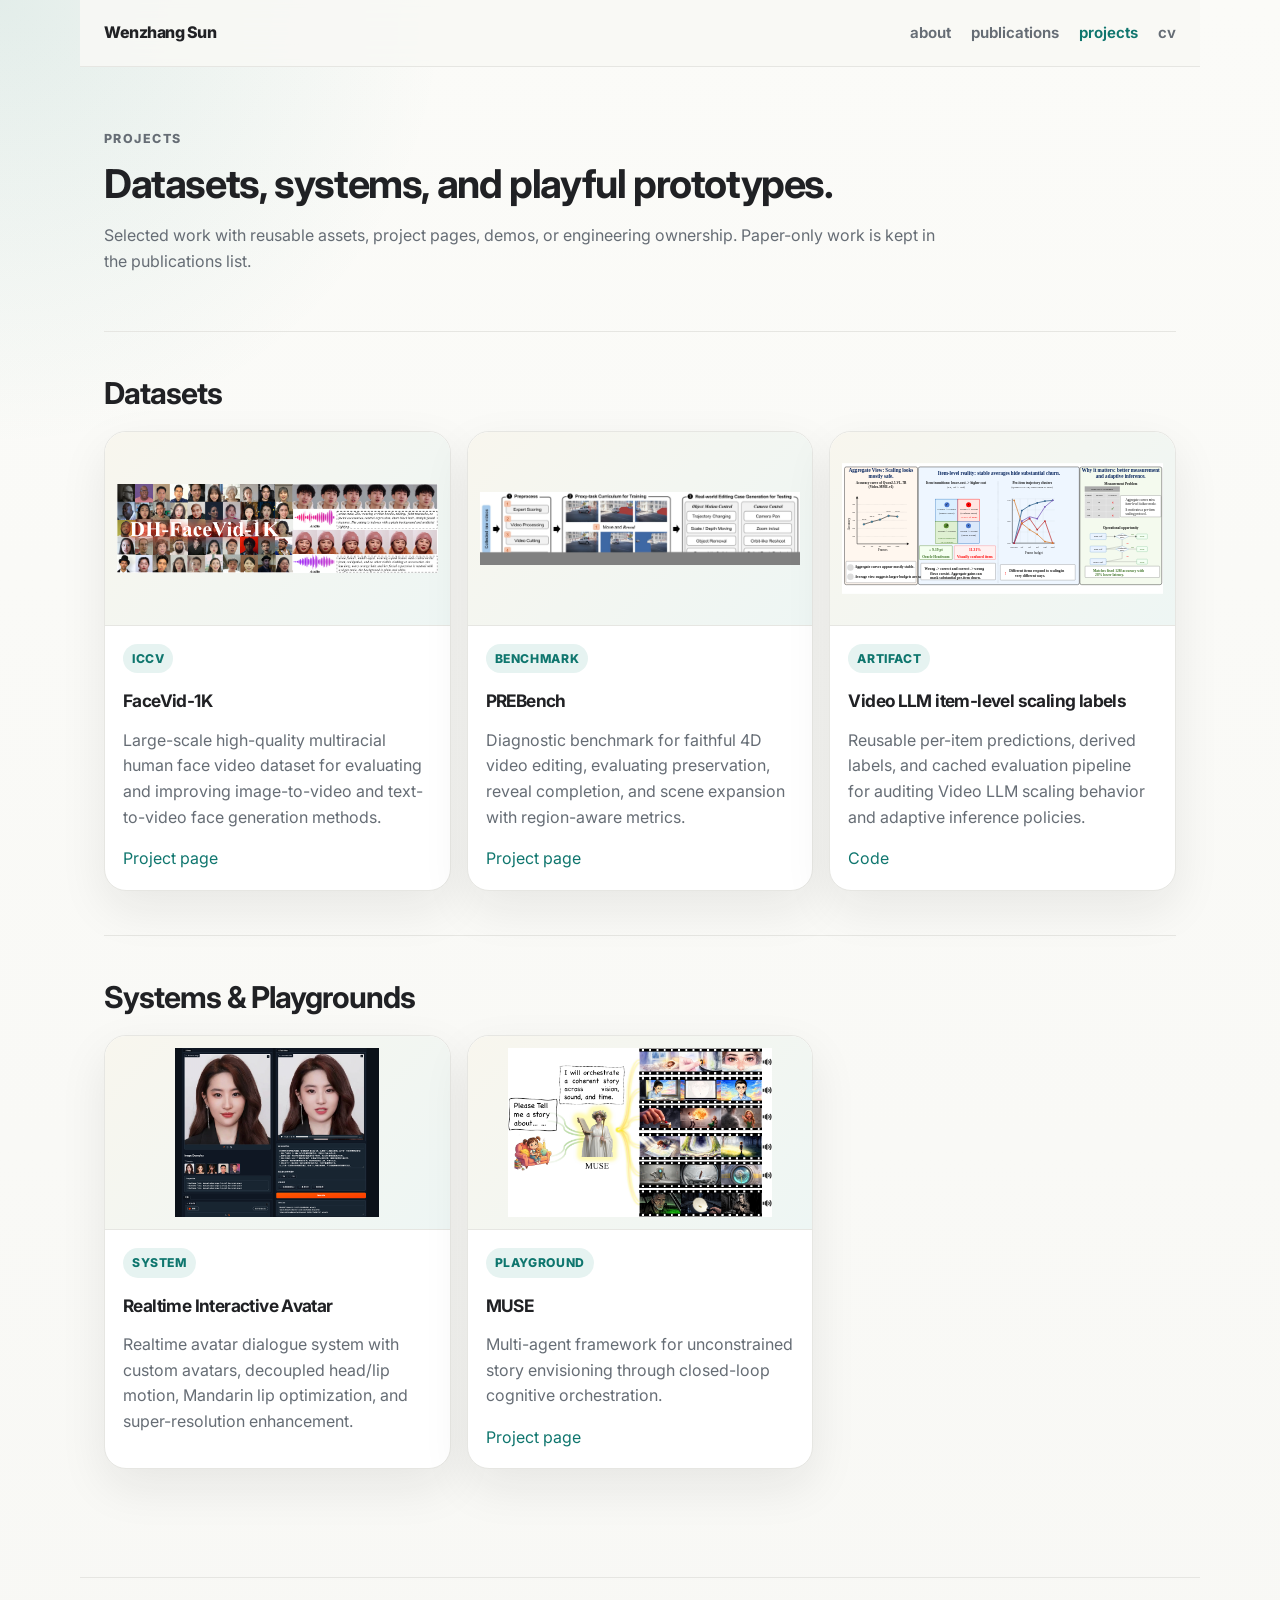
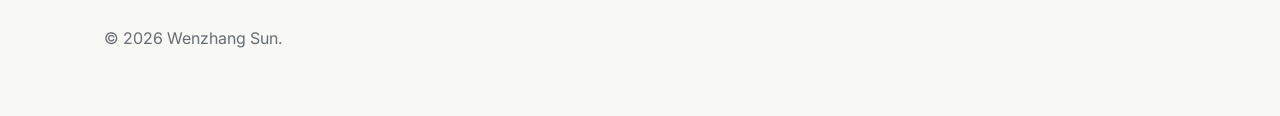
==== projects/index.html @ 3956e8dc "Add Video LLM scaling project image" ====
<!doctype html>
<html lang="en">
  <head>
    <meta charset="utf-8" />
    <meta name="viewport" content="width=device-width, initial-scale=1" />
    <title>Projects | Wenzhang Sun</title>
    <link rel="preconnect" href="https://fonts.googleapis.com" />
    <link rel="preconnect" href="https://fonts.gstatic.com" crossorigin />
    <link href="https://fonts.googleapis.com/css2?family=Inter:wght@400;500;600;700;800&family=Noto+Serif+SC:wght@600;700&display=swap" rel="stylesheet" />
    <link rel="stylesheet" href="../assets/css/main.css?v=20260526-project-images" />
  </head>
  <body>
    <header class="site-header">
      <a class="brand" href="../index.html">Wenzhang Sun</a>
      <nav>
        <a href="../index.html">about</a>
        <a href="../publications/index.html">publications</a>
        <a class="active" href="./index.html">projects</a>
        <a href="../pages/cv.html">cv</a>
      </nav>
    </header>
    <main class="page">
      <section class="page-hero">
        <p class="kicker">projects</p>
        <h1>Datasets, systems, and playful prototypes.</h1>
        <p>Selected work with reusable assets, project pages, demos, or engineering ownership. Paper-only work is kept in the publications list.</p>
      </section>

      <section class="section">
        <h2>Datasets</h2>
        <div class="project-grid">
          <article class="project"><img class="project-image" src="../assets/img/projects/facevid-1k.png" alt="DH-FaceVid-1K dataset overview" /><div class="project-copy"><span>ICCV</span><h3>FaceVid-1K</h3><p>Large-scale high-quality multiracial human face video dataset for evaluating and improving image-to-video and text-to-video face generation methods.</p><a href="https://luna-ai-lab.github.io/DH-FaceVid-1K/">Project page</a></div></article>
          <article class="project"><img class="project-image" src="../assets/img/projects/prebench.jpg" alt="PREBench construction pipeline" /><div class="project-copy"><span>Benchmark</span><h3>PREBench</h3><p>Diagnostic benchmark for faithful 4D video editing, evaluating preservation, reveal completion, and scene expansion with region-aware metrics.</p><a href="https://ricepastem.github.io/PREX-Open/">Project page</a></div></article>
          <article class="project"><img class="project-image" src="../assets/img/projects/video-llm-scaling.svg" alt="Video LLM item-level scaling overview" /><div class="project-copy"><span>Artifact</span><h3>Video LLM item-level scaling labels</h3><p>Reusable per-item predictions, derived labels, and cached evaluation pipeline for auditing Video LLM scaling behavior and adaptive inference policies.</p><a href="https://github.com/sunwenzhang1996/video-mme-scalegrid">Code</a></div></article>
        </div>
      </section>

      <section class="section">
        <h2>Systems & Playgrounds</h2>
        <div class="project-grid">
          <article class="project"><img class="project-image" src="../assets/img/projects/realtime-interactive-avatar.png" alt="Realtime interactive avatar interface" /><div class="project-copy"><span>System</span><h3>Realtime Interactive Avatar</h3><p>Realtime avatar dialogue system with custom avatars, decoupled head/lip motion, Mandarin lip optimization, and super-resolution enhancement.</p></div></article>
          <article class="project"><img class="project-image" src="../assets/img/projects/muse.png" alt="MUSE framework overview" /><div class="project-copy"><span>Playground</span><h3>MUSE</h3><p>Multi-agent framework for unconstrained story envisioning through closed-loop cognitive orchestration.</p><a href="https://sunwenzhang1996.github.io/MUSE/">Project page</a></div></article>
        </div>
      </section>
    </main>
    <footer><p>© 2026 Wenzhang Sun.</p></footer>
  </body>
</html>
---- assets/css/main.css ----
:root {
  --bg: #f8f8f5;
  --panel: #ffffff;
  --text: #202124;
  --muted: #666d75;
  --line: #e6e6e2;
  --accent: #0f766e;
  --accent-soft: #e6f3f1;
  --gold: #b7791f;
  --shadow: 0 18px 48px rgba(20, 24, 28, 0.08);
}

* {
  box-sizing: border-box;
}

body {
  margin: 0;
  background:
    radial-gradient(circle at top left, rgba(15, 118, 110, 0.1), transparent 28rem),
    linear-gradient(180deg, #fbfbf8 0%, var(--bg) 100%);
  color: var(--text);
  font-family: Inter, system-ui, sans-serif;
  line-height: 1.6;
}

a {
  color: var(--accent);
  text-decoration: none;
}

a:hover {
  text-decoration: underline;
}

.site-header {
  position: sticky;
  top: 0;
  z-index: 10;
  display: flex;
  align-items: center;
  justify-content: space-between;
  max-width: 1120px;
  margin: 0 auto;
  padding: 20px 24px;
  background: rgba(248, 248, 245, 0.86);
  backdrop-filter: blur(16px);
  border-bottom: 1px solid var(--line);
}

.brand {
  color: var(--text);
  font-weight: 800;
  letter-spacing: -0.03em;
}

nav {
  display: flex;
  gap: 20px;
}

nav a {
  color: var(--muted);
  font-size: 0.94rem;
  font-weight: 650;
  text-decoration: none;
}

nav a.active,
nav a:hover {
  color: var(--accent);
}

main {
  max-width: 1120px;
  margin: 0 auto;
  padding: 0 24px 64px;
}

.hero {
  display: grid;
  grid-template-columns: 320px minmax(0, 1fr);
  gap: 56px;
  align-items: center;
  padding: 62px 0 44px;
}

.portrait-card,
.highlight-card,
.paper,
.project {
  background: var(--panel);
  border: 1px solid var(--line);
  border-radius: 22px;
  box-shadow: var(--shadow);
}

.portrait-card {
  width: 100%;
  max-width: 320px;
  padding: 22px;
  overflow: hidden;
  text-align: center;
}

.portrait-image {
  display: block;
  width: 100%;
  max-width: 276px;
  max-height: 276px;
  margin: 0 auto;
  aspect-ratio: 1 / 1;
  object-fit: cover;
  border-radius: 18px;
  background:
    linear-gradient(135deg, rgba(15, 118, 110, 0.9), rgba(14, 82, 76, 0.9)),
    var(--accent);
}

.role {
  margin: 18px 0 12px;
  color: var(--muted);
  font-weight: 650;
}

.profile-links {
  display: flex;
  justify-content: center;
  gap: 14px;
  flex-wrap: wrap;
  font-size: 0.92rem;
  font-weight: 700;
}

.kicker {
  margin: 0 0 12px;
  color: var(--gold);
  font-size: 0.78rem;
  font-weight: 800;
  letter-spacing: 0.12em;
  text-transform: uppercase;
}

h1,
h2,
h3 {
  margin: 0;
  line-height: 1.18;
  letter-spacing: -0.035em;
}

h1 {
  font-size: clamp(2.05rem, 4vw, 3.45rem);
}

h1 span {
  display: block;
  margin-top: 6px;
  font-family: "Noto Serif SC", serif;
  font-size: 0.46em;
  color: var(--accent);
}

h2 {
  font-size: clamp(1.35rem, 2.35vw, 1.95rem);
}

h3 {
  font-size: 1.08rem;
}

.lead {
  margin-top: 24px;
  color: var(--text);
  font-size: 1.08rem;
}

.hero-copy p:not(.kicker),
.page-hero p,
.section-title + p {
  color: var(--muted);
}

.hero-actions {
  display: flex;
  flex-wrap: wrap;
  gap: 12px;
  margin-top: 26px;
}

.button {
  display: inline-flex;
  align-items: center;
  min-height: 44px;
  padding: 0 16px;
  border: 1px solid var(--line);
  border-radius: 999px;
  color: var(--text);
  font-weight: 750;
  text-decoration: none;
}

.button.primary {
  background: var(--accent);
  color: white;
  border-color: var(--accent);
}

.section,
.cv-section {
  padding: 44px 0;
  border-top: 1px solid var(--line);
}

.section-title {
  margin-bottom: 24px;
}

.direction-grid,
.project-grid {
  display: grid;
  grid-template-columns: repeat(3, minmax(0, 1fr));
  gap: 16px;
}

.direction-grid article {
  min-height: 250px;
  padding: 22px;
  border: 1px solid var(--line);
  border-radius: 22px;
  background: linear-gradient(180deg, white, #fbfbf8);
}

.direction-grid span,
.project span,
.venue {
  display: inline-flex;
  width: fit-content;
  margin-bottom: 18px;
  padding: 5px 9px;
  border-radius: 999px;
  background: var(--accent-soft);
  color: var(--accent);
  font-size: 0.76rem;
  font-weight: 800;
  letter-spacing: 0.05em;
  text-transform: uppercase;
}

.two-col {
  display: grid;
  grid-template-columns: 1fr 1fr;
  gap: 34px;
}

.news-panel {
  height: 250px;
  padding: 0 12px 0 0;
  overflow-y: auto;
  border: 1px solid var(--line);
  border-radius: 18px;
  background: rgba(255, 255, 255, 0.56);
  scrollbar-color: var(--accent) transparent;
  scrollbar-width: thin;
}

.news-panel::-webkit-scrollbar {
  width: 8px;
}

.news-panel::-webkit-scrollbar-thumb {
  border-radius: 999px;
  background: rgba(15, 118, 110, 0.35);
}

.news-list {
  padding: 0 16px 0 18px;
  margin: 0;
  list-style: none;
}

.news-list li {
  display: grid;
  grid-template-columns: 72px 1fr;
  gap: 14px;
  padding: 14px 0;
  border-bottom: 1px solid var(--line);
}

.news-list li:first-child {
  padding-top: 18px;
}

.news-list li:last-child {
  border-bottom: 0;
  padding-bottom: 18px;
}

.news-list time {
  color: var(--accent);
  font-weight: 800;
}

.highlight-card,
.project {
  padding: 22px;
}

.project {
  display: flex;
  overflow: hidden;
  flex-direction: column;
  padding: 0;
}

.project-image {
  width: 100%;
  aspect-ratio: 16 / 9;
  object-fit: contain;
  padding: 12px;
  border-bottom: 1px solid var(--line);
  background: linear-gradient(135deg, #f8f6ee, #eef6f4);
}

.project-copy {
  display: flex;
  flex: 1;
  flex-direction: column;
  padding: 18px;
}

.project-copy a {
  margin-top: auto;
}

.paper-list {
  display: grid;
  gap: 10px;
}

.paper-list.compact {
  grid-template-columns: repeat(2, minmax(0, 1fr));
}

.paper {
  display: grid;
  grid-template-columns: minmax(0, 1fr) auto;
  column-gap: 14px;
  row-gap: 8px;
  align-items: start;
  padding: 14px 16px;
}

.paper p,
.project p {
  color: var(--muted);
}

.paper .venue {
  grid-column: 1;
  margin-bottom: 0;
}

.paper h3 {
  grid-column: 1 / -1;
  font-size: 1rem;
  line-height: 1.3;
}

.paper p {
  grid-column: 1 / -1;
  margin: 0;
  line-height: 1.42;
}

.paper > a,
.paper-links {
  grid-row: 1;
  grid-column: 2;
  align-self: center;
  font-size: 0.94rem;
  font-weight: 750;
  white-space: nowrap;
}

.text-link {
  display: inline-flex;
  margin-top: 18px;
  font-weight: 800;
}

.page {
  padding-top: 34px;
}

.page-hero {
  max-width: 850px;
  padding: 28px 0 40px;
}

.page-hero h1 {
  font-size: clamp(1.72rem, 3.1vw, 2.55rem);
}

.project-grid {
  margin-top: 20px;
}

.cv-item {
  display: grid;
  grid-template-columns: 180px 1fr;
  gap: 28px;
  padding: 22px 0;
  border-bottom: 1px solid var(--line);
}

.cv-item time {
  color: var(--accent);
  font-weight: 800;
}

.skill-cloud {
  display: flex;
  flex-wrap: wrap;
  gap: 10px;
}

.skill-cloud span {
  padding: 8px 12px;
  border: 1px solid var(--line);
  border-radius: 999px;
  background: white;
  color: var(--muted);
  font-weight: 700;
}

footer {
  max-width: 1120px;
  margin: 0 auto;
  padding: 32px 24px 48px;
  color: var(--muted);
  border-top: 1px solid var(--line);
}

@media (max-width: 820px) {
  .site-header {
    align-items: flex-start;
    flex-direction: column;
  }

  nav {
    flex-wrap: wrap;
  }

  .hero,
  .two-col,
  .direction-grid,
  .project-grid,
  .paper-list.compact,
  .cv-item {
    grid-template-columns: 1fr;
  }
}
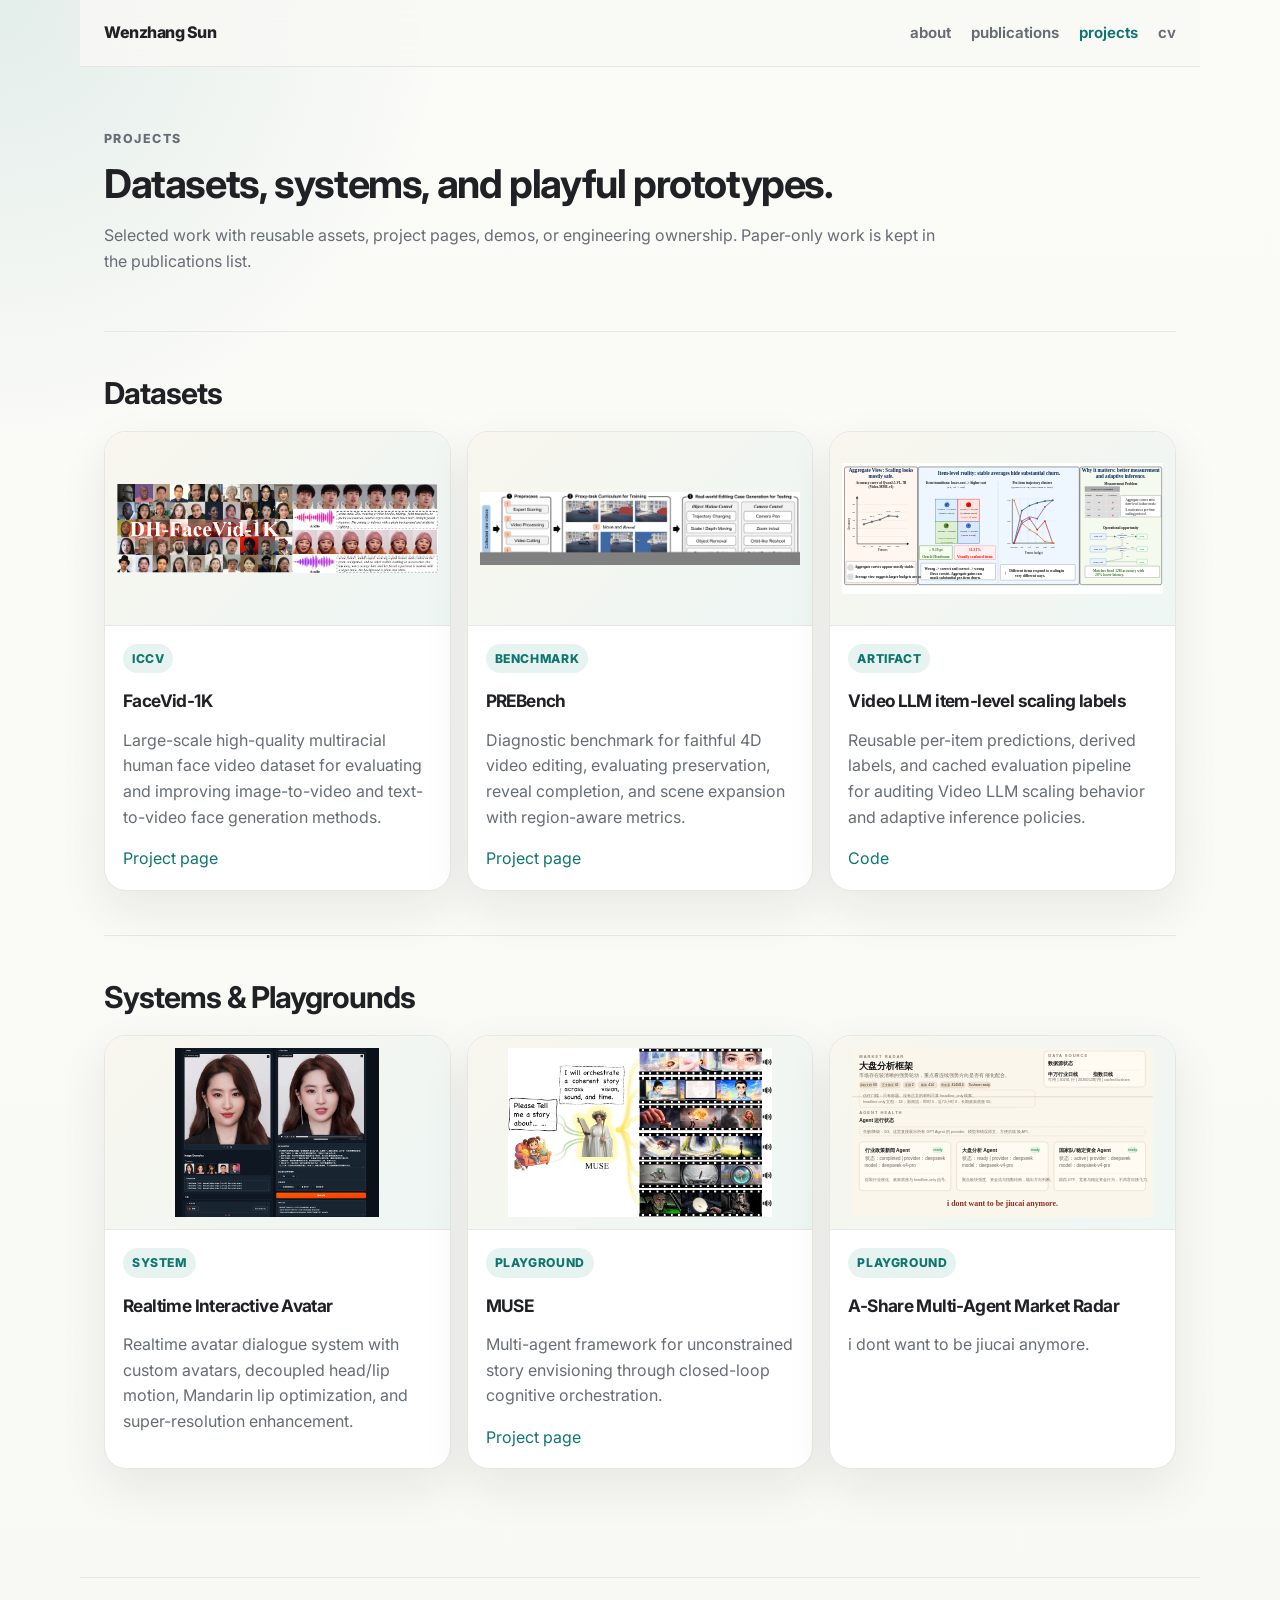
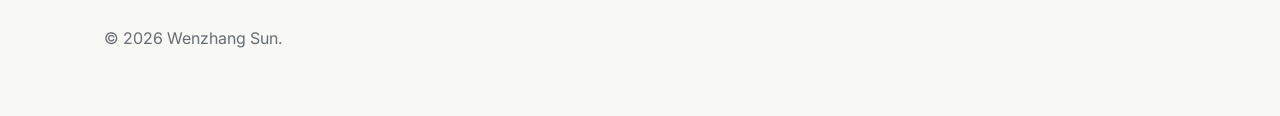
==== commit 008aeb85: "Add A-share market radar project" ====
--- a/projects/index.html
+++ b/projects/index.html
@@ -40,6 +40,7 @@
         <div class="project-grid">
           <article class="project"><img class="project-image" src="../assets/img/projects/realtime-interactive-avatar.png" alt="Realtime interactive avatar interface" /><div class="project-copy"><span>System</span><h3>Realtime Interactive Avatar</h3><p>Realtime avatar dialogue system with custom avatars, decoupled head/lip motion, Mandarin lip optimization, and super-resolution enhancement.</p></div></article>
           <article class="project"><img class="project-image" src="../assets/img/projects/muse.png" alt="MUSE framework overview" /><div class="project-copy"><span>Playground</span><h3>MUSE</h3><p>Multi-agent framework for unconstrained story envisioning through closed-loop cognitive orchestration.</p><a href="https://sunwenzhang1996.github.io/MUSE/">Project page</a></div></article>
+          <article class="project"><img class="project-image" src="../assets/img/projects/a-share-market-radar.svg" alt="A-share multi-agent market radar dashboard" /><div class="project-copy"><span>Playground</span><h3>A-Share Multi-Agent Market Radar</h3><p>i dont want to be jiucai anymore.</p></div></article>
         </div>
       </section>
     </main>
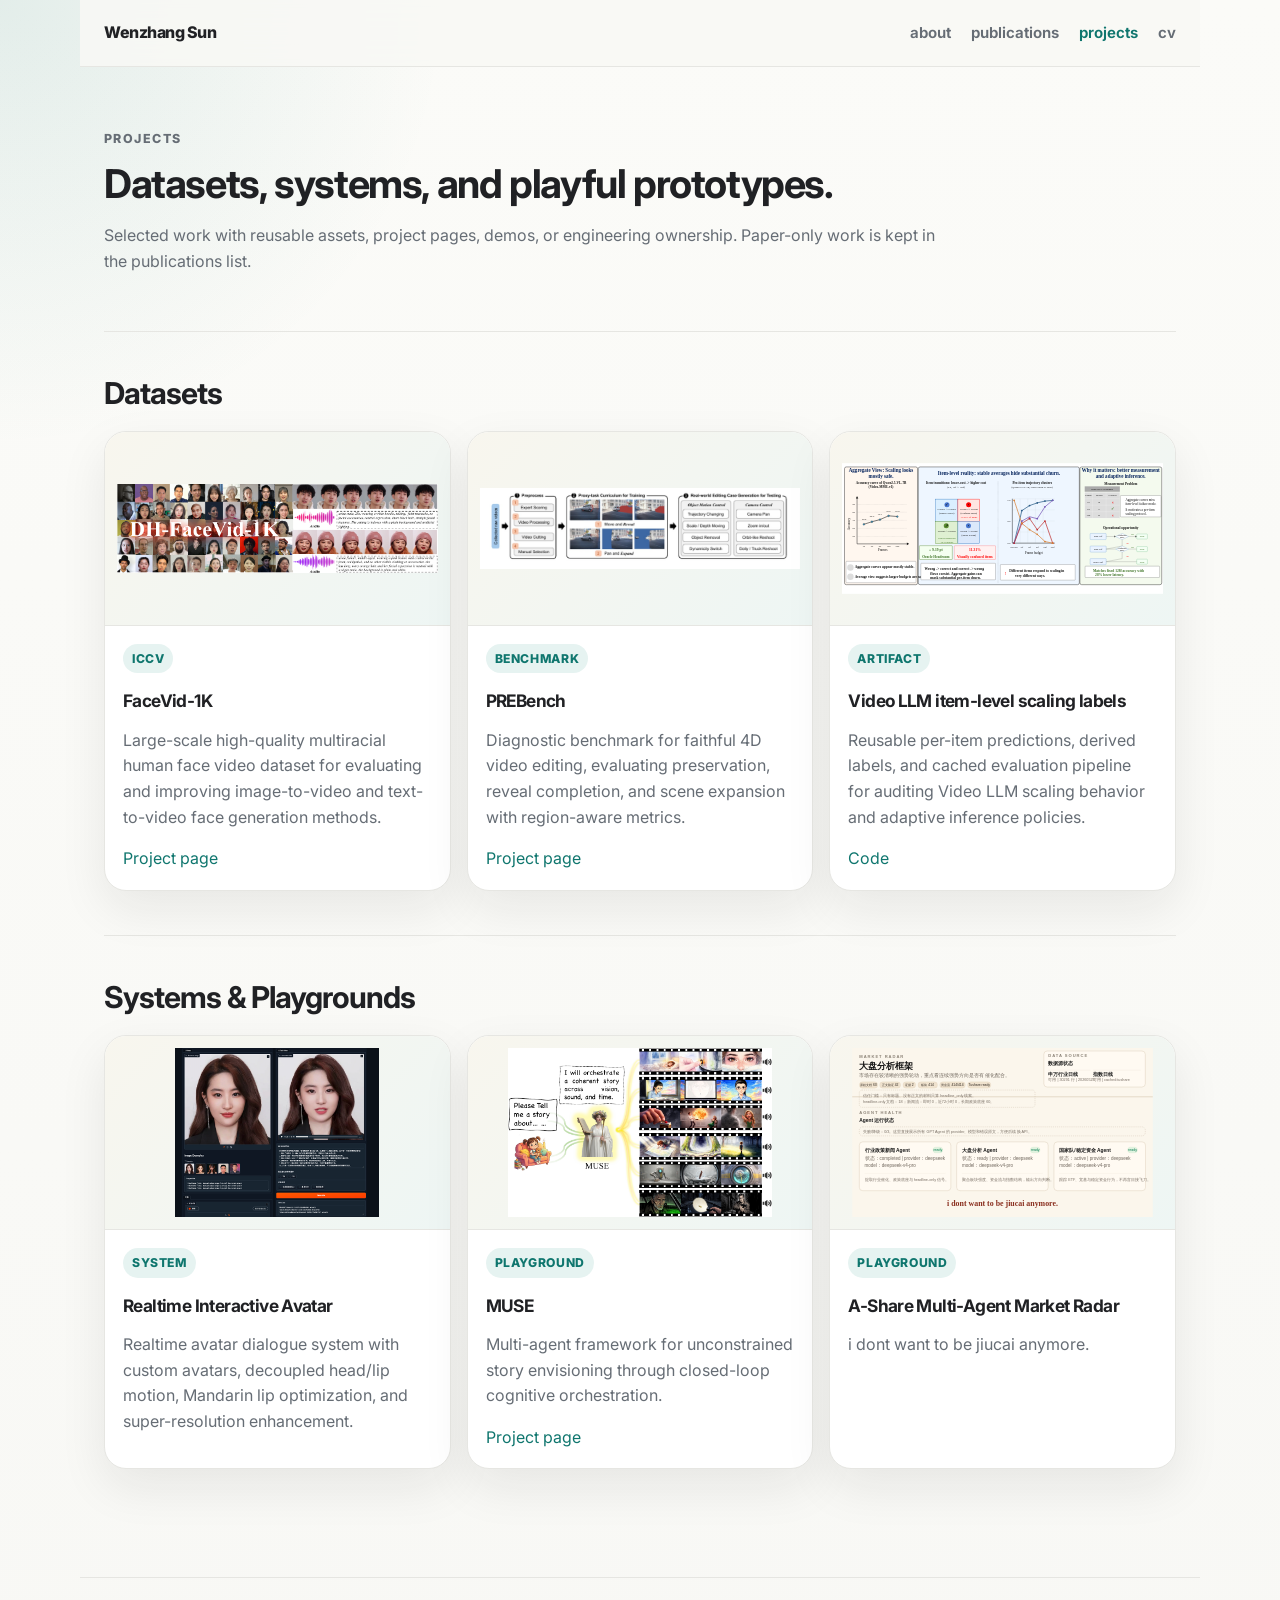
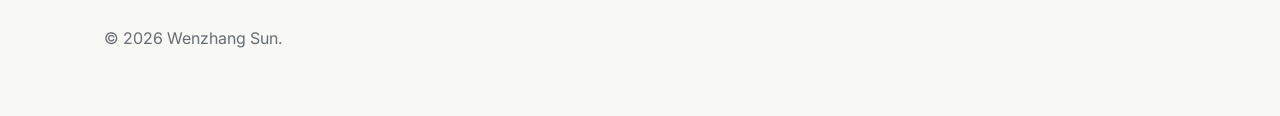
==== commit f5ca3d07: "Replace damaged PREBench project image" ====
--- a/projects/index.html
+++ b/projects/index.html
@@ -7,7 +7,7 @@
     <link rel="preconnect" href="https://fonts.googleapis.com" />
     <link rel="preconnect" href="https://fonts.gstatic.com" crossorigin />
     <link href="https://fonts.googleapis.com/css2?family=Inter:wght@400;500;600;700;800&family=Noto+Serif+SC:wght@600;700&display=swap" rel="stylesheet" />
-    <link rel="stylesheet" href="../assets/css/main.css?v=20260526-project-images" />
+    <link rel="stylesheet" href="../assets/css/main.css?v=20260526-project-lightbox" />
   </head>
   <body>
     <header class="site-header">
@@ -30,7 +30,7 @@
         <h2>Datasets</h2>
         <div class="project-grid">
           <article class="project"><img class="project-image" src="../assets/img/projects/facevid-1k.png" alt="DH-FaceVid-1K dataset overview" /><div class="project-copy"><span>ICCV</span><h3>FaceVid-1K</h3><p>Large-scale high-quality multiracial human face video dataset for evaluating and improving image-to-video and text-to-video face generation methods.</p><a href="https://luna-ai-lab.github.io/DH-FaceVid-1K/">Project page</a></div></article>
-          <article class="project"><img class="project-image" src="../assets/img/projects/prebench.jpg" alt="PREBench construction pipeline" /><div class="project-copy"><span>Benchmark</span><h3>PREBench</h3><p>Diagnostic benchmark for faithful 4D video editing, evaluating preservation, reveal completion, and scene expansion with region-aware metrics.</p><a href="https://ricepastem.github.io/PREX-Open/">Project page</a></div></article>
+          <article class="project"><img class="project-image" src="../assets/img/projects/prebench.jpg?v=20260526-clean" alt="PREBench construction pipeline" /><div class="project-copy"><span>Benchmark</span><h3>PREBench</h3><p>Diagnostic benchmark for faithful 4D video editing, evaluating preservation, reveal completion, and scene expansion with region-aware metrics.</p><a href="https://ricepastem.github.io/PREX-Open/">Project page</a></div></article>
           <article class="project"><img class="project-image" src="../assets/img/projects/video-llm-scaling.svg" alt="Video LLM item-level scaling overview" /><div class="project-copy"><span>Artifact</span><h3>Video LLM item-level scaling labels</h3><p>Reusable per-item predictions, derived labels, and cached evaluation pipeline for auditing Video LLM scaling behavior and adaptive inference policies.</p><a href="https://github.com/sunwenzhang1996/video-mme-scalegrid">Code</a></div></article>
         </div>
       </section>
@@ -44,6 +44,60 @@
         </div>
       </section>
     </main>
+    <div class="image-lightbox" hidden aria-hidden="true">
+      <button class="lightbox-close" type="button" aria-label="Close image preview">Close</button>
+      <img class="lightbox-image" src="" alt="" />
+      <p class="lightbox-caption"></p>
+    </div>
     <footer><p>© 2026 Wenzhang Sun.</p></footer>
+    <script>
+      const lightbox = document.querySelector(".image-lightbox");
+      const lightboxImage = document.querySelector(".lightbox-image");
+      const lightboxCaption = document.querySelector(".lightbox-caption");
+      const closeButton = document.querySelector(".lightbox-close");
+
+      function closeLightbox() {
+        lightbox.hidden = true;
+        lightbox.setAttribute("aria-hidden", "true");
+        document.body.classList.remove("lightbox-open");
+        lightboxImage.removeAttribute("src");
+      }
+
+      document.querySelectorAll(".project-image").forEach((image) => {
+        image.tabIndex = 0;
+        image.setAttribute("role", "button");
+        image.setAttribute("title", "Click to enlarge");
+
+        function openLightbox() {
+          lightboxImage.src = image.currentSrc || image.src;
+          lightboxImage.alt = image.alt;
+          lightboxCaption.textContent = image.alt;
+          lightbox.hidden = false;
+          lightbox.setAttribute("aria-hidden", "false");
+          document.body.classList.add("lightbox-open");
+          closeButton.focus();
+        }
+
+        image.addEventListener("click", openLightbox);
+        image.addEventListener("keydown", (event) => {
+          if (event.key === "Enter" || event.key === " ") {
+            event.preventDefault();
+            openLightbox();
+          }
+        });
+      });
+
+      closeButton.addEventListener("click", closeLightbox);
+      lightbox.addEventListener("click", (event) => {
+        if (event.target === lightbox) {
+          closeLightbox();
+        }
+      });
+      document.addEventListener("keydown", (event) => {
+        if (event.key === "Escape" && !lightbox.hidden) {
+          closeLightbox();
+        }
+      });
+    </script>
   </body>
 </html>
--- a/assets/css/main.css
+++ b/assets/css/main.css
@@ -320,6 +320,20 @@
   padding: 12px;
   border-bottom: 1px solid var(--line);
   background: linear-gradient(135deg, #f8f6ee, #eef6f4);
+  cursor: zoom-in;
+  transition:
+    opacity 180ms ease,
+    transform 180ms ease;
+}
+
+.project-image:hover {
+  opacity: 0.92;
+  transform: scale(1.01);
+}
+
+.project-image:focus-visible {
+  outline: 3px solid color-mix(in srgb, var(--accent), transparent 35%);
+  outline-offset: -6px;
 }
 
 .project-copy {
@@ -331,6 +345,55 @@
 
 .project-copy a {
   margin-top: auto;
+}
+
+.lightbox-open {
+  overflow: hidden;
+}
+
+.image-lightbox {
+  position: fixed;
+  z-index: 100;
+  inset: 0;
+  display: grid;
+  place-items: center;
+  padding: 56px 24px 28px;
+  background: rgb(21 18 15 / 0.86);
+}
+
+.image-lightbox[hidden] {
+  display: none;
+}
+
+.lightbox-image {
+  width: auto;
+  max-width: min(94vw, 1400px);
+  max-height: 82vh;
+  object-fit: contain;
+  border-radius: 18px;
+  background: #fffaf2;
+  box-shadow: 0 24px 80px rgb(0 0 0 / 0.38);
+}
+
+.lightbox-close {
+  position: fixed;
+  top: 20px;
+  right: 24px;
+  padding: 9px 14px;
+  border: 1px solid rgb(255 255 255 / 0.36);
+  border-radius: 999px;
+  background: rgb(255 255 255 / 0.12);
+  color: white;
+  cursor: pointer;
+  font: inherit;
+  font-weight: 800;
+}
+
+.lightbox-caption {
+  max-width: 90vw;
+  margin: 14px auto 0;
+  color: rgb(255 255 255 / 0.82);
+  text-align: center;
 }
 
 .paper-list {
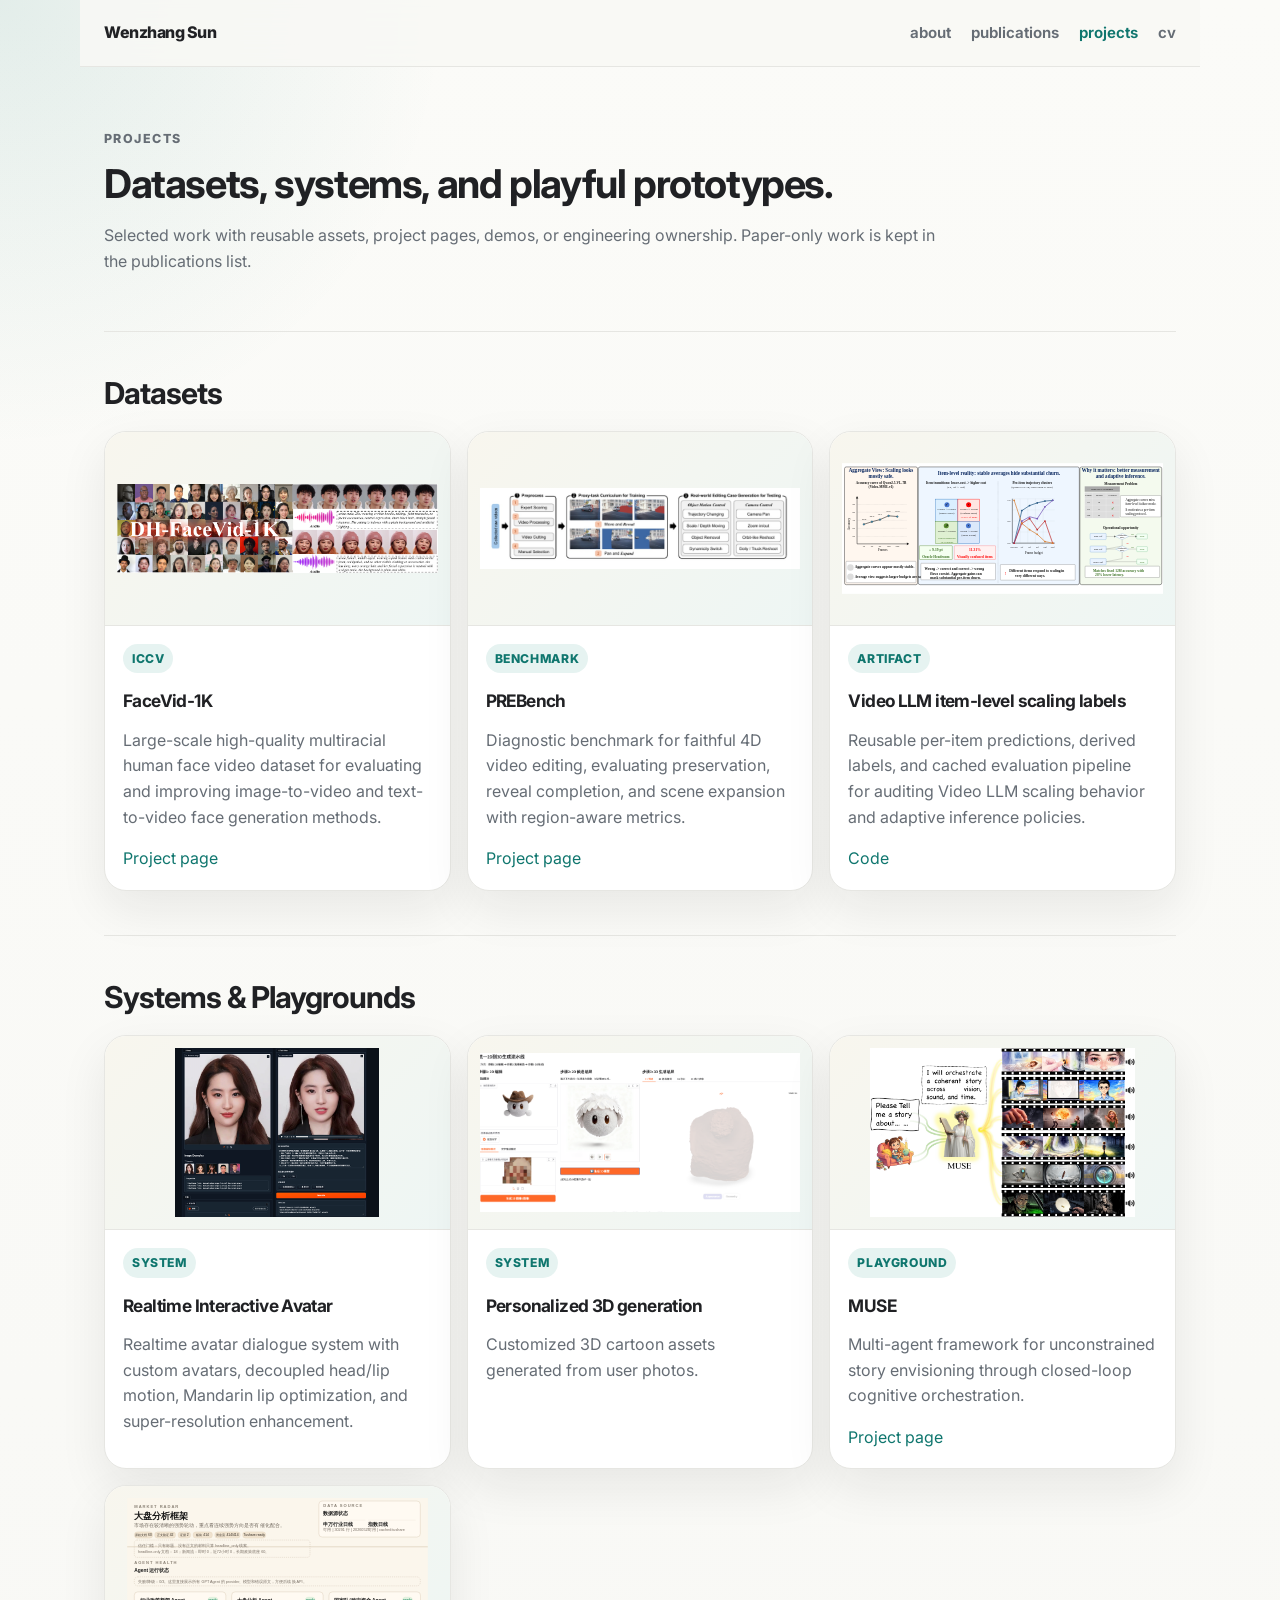
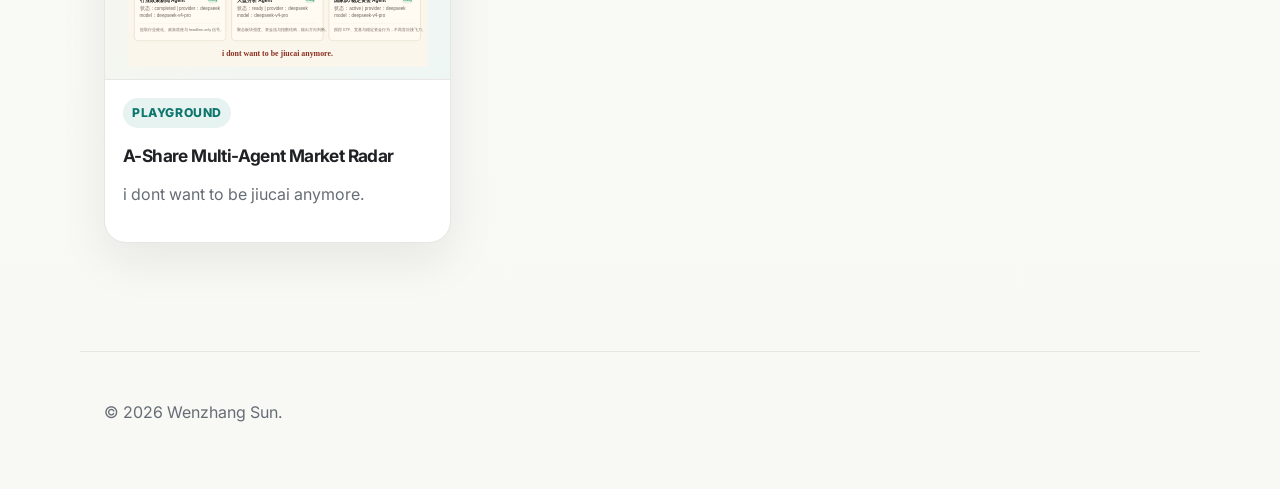
==== commit 5ee87276: "Add personalized 3D generation project" ====
--- a/projects/index.html
+++ b/projects/index.html
@@ -39,6 +39,7 @@
         <h2>Systems & Playgrounds</h2>
         <div class="project-grid">
           <article class="project"><img class="project-image" src="../assets/img/projects/realtime-interactive-avatar.png" alt="Realtime interactive avatar interface" /><div class="project-copy"><span>System</span><h3>Realtime Interactive Avatar</h3><p>Realtime avatar dialogue system with custom avatars, decoupled head/lip motion, Mandarin lip optimization, and super-resolution enhancement.</p></div></article>
+          <article class="project"><img class="project-image" src="../assets/img/projects/personalized-3d-generation.png" alt="Personalized 3D generation pipeline" /><div class="project-copy"><span>System</span><h3>Personalized 3D generation</h3><p>Customized 3D cartoon assets generated from user photos.</p></div></article>
           <article class="project"><img class="project-image" src="../assets/img/projects/muse.png" alt="MUSE framework overview" /><div class="project-copy"><span>Playground</span><h3>MUSE</h3><p>Multi-agent framework for unconstrained story envisioning through closed-loop cognitive orchestration.</p><a href="https://sunwenzhang1996.github.io/MUSE/">Project page</a></div></article>
           <article class="project"><img class="project-image" src="../assets/img/projects/a-share-market-radar.svg" alt="A-share multi-agent market radar dashboard" /><div class="project-copy"><span>Playground</span><h3>A-Share Multi-Agent Market Radar</h3><p>i dont want to be jiucai anymore.</p></div></article>
         </div>
--- a/assets/css/main.css
+++ b/assets/css/main.css
@@ -231,6 +231,17 @@
   background: linear-gradient(180deg, white, #fbfbf8);
 }
 
+.direction-image {
+  display: block;
+  width: 100%;
+  margin-bottom: 26px;
+  aspect-ratio: 16 / 9;
+  object-fit: cover;
+  border-radius: 16px;
+  border: 1px solid var(--line);
+  background: #fbf5e8;
+}
+
 .direction-grid span,
 .project span,
 .venue {
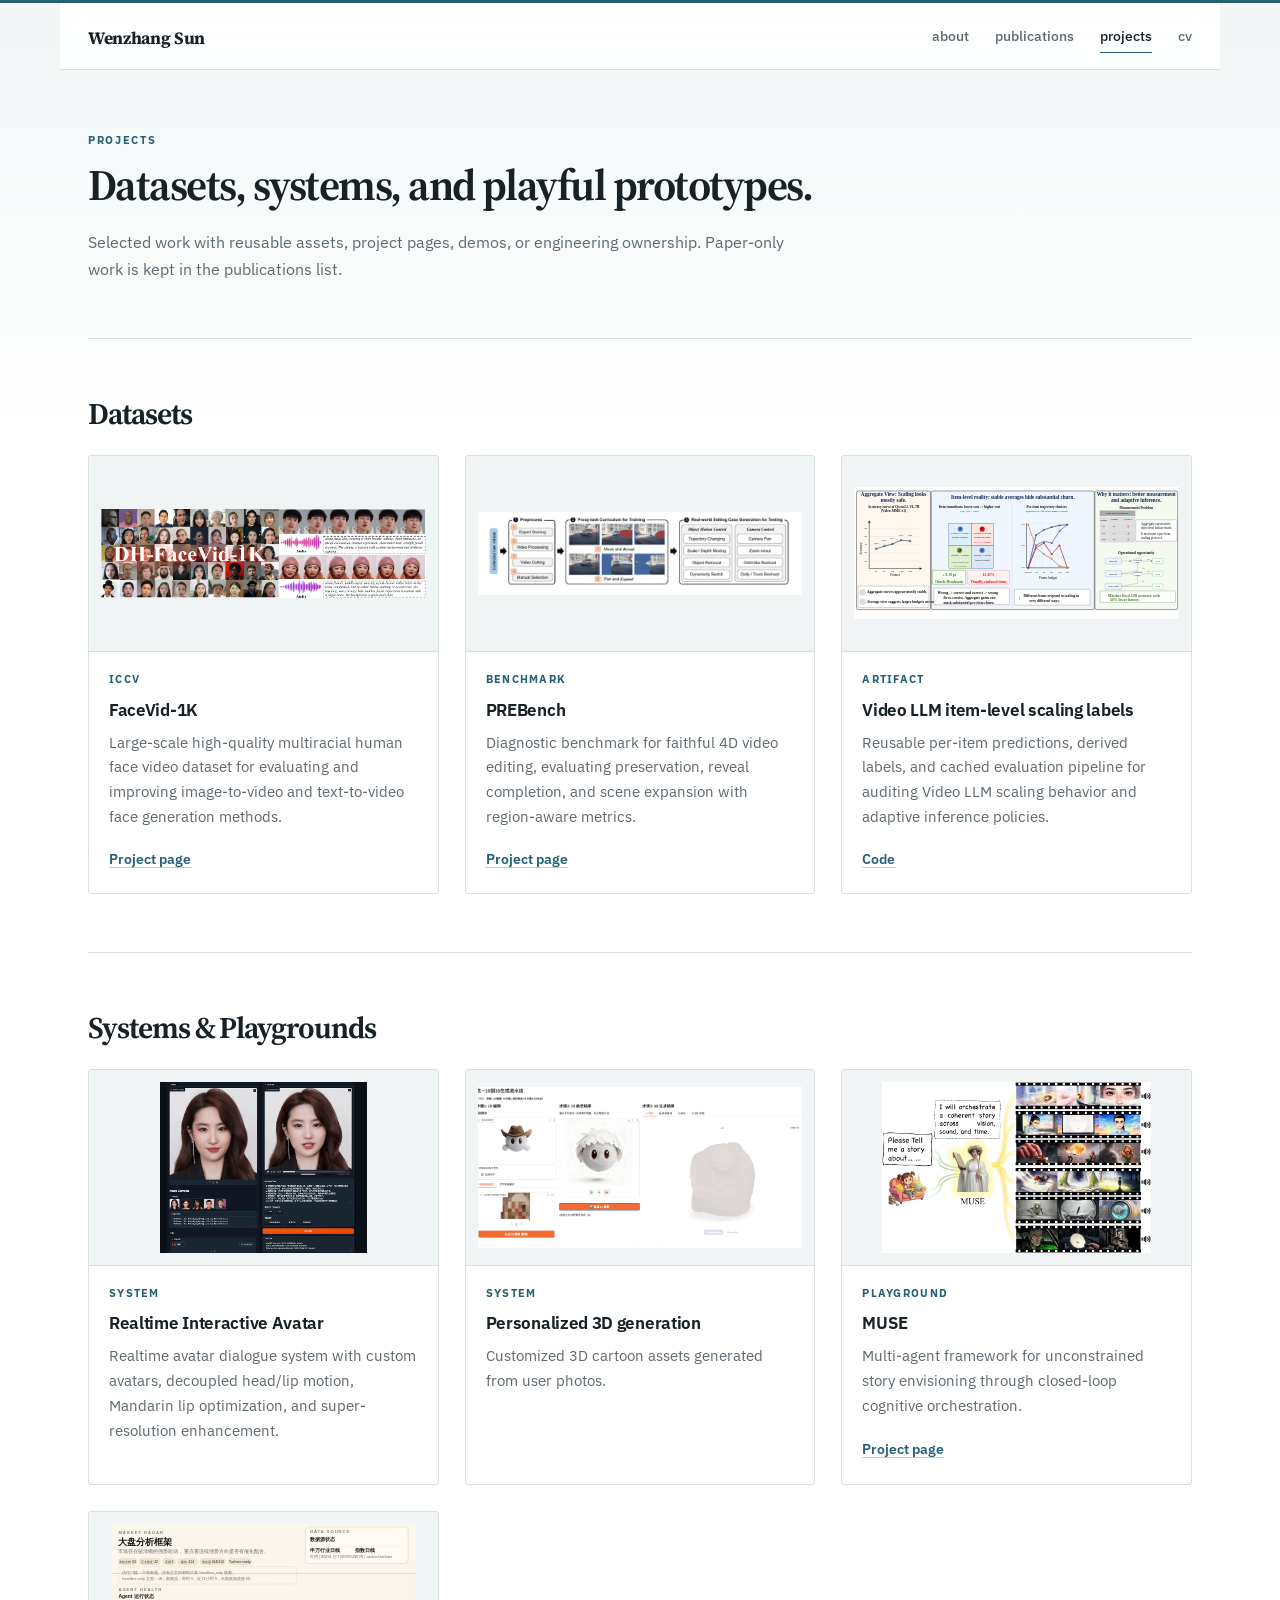
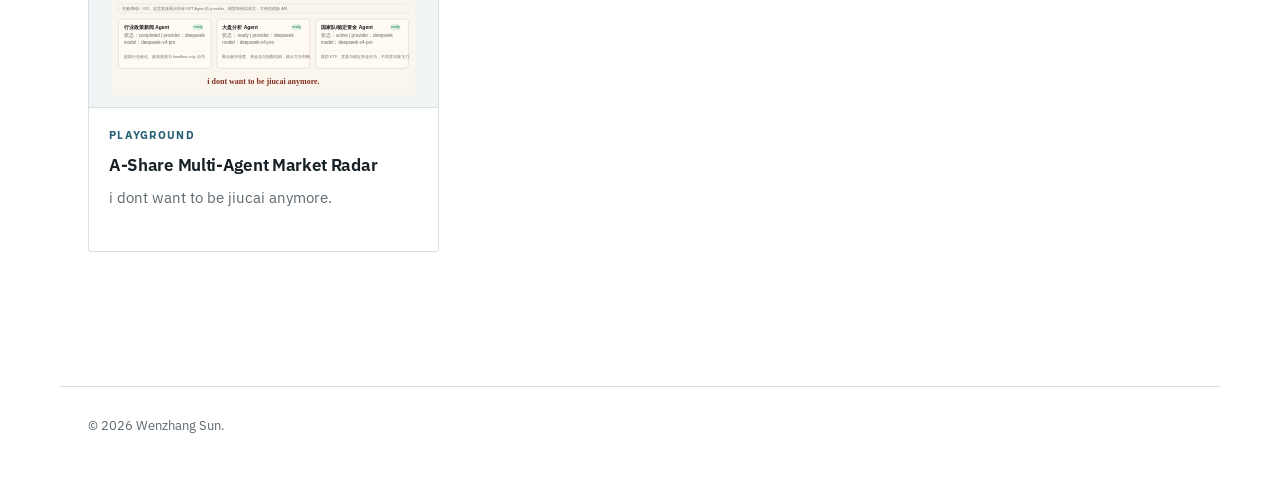
==== commit f169cbea: "Refresh homepage with editorial academic design" ====
--- a/projects/index.html
+++ b/projects/index.html
@@ -6,8 +6,8 @@
     <title>Projects | Wenzhang Sun</title>
     <link rel="preconnect" href="https://fonts.googleapis.com" />
     <link rel="preconnect" href="https://fonts.gstatic.com" crossorigin />
-    <link href="https://fonts.googleapis.com/css2?family=Inter:wght@400;500;600;700;800&family=Noto+Serif+SC:wght@600;700&display=swap" rel="stylesheet" />
-    <link rel="stylesheet" href="../assets/css/main.css?v=20260526-project-lightbox" />
+    <link href="https://fonts.googleapis.com/css2?family=IBM+Plex+Sans:ital,wght@0,400;0,500;0,600;0,700;1,400&family=Noto+Serif+SC:wght@600;700&family=Source+Serif+4:opsz,wght@8..60,600;8..60,700&display=swap" rel="stylesheet" />
+    <link rel="stylesheet" href="../assets/css/main.css?v=20260818-editorial" />
   </head>
   <body>
     <header class="site-header">
--- a/assets/css/main.css
+++ b/assets/css/main.css
@@ -1,361 +1,516 @@
 :root {
-  --bg: #f8f8f5;
-  --panel: #ffffff;
-  --text: #202124;
-  --muted: #666d75;
-  --line: #e6e6e2;
-  --accent: #0f766e;
-  --accent-soft: #e6f3f1;
-  --gold: #b7791f;
-  --shadow: 0 18px 48px rgba(20, 24, 28, 0.08);
+  --bg: #f6f8f7;
+  --surface: #ffffff;
+  --surface-soft: #f0f4f4;
+  --text: #172126;
+  --muted: #5d696f;
+  --line: #d8dfe0;
+  --line-strong: #aebabc;
+  --accent: #245f73;
+  --accent-dark: #194757;
+  --accent-soft: #e9f0f2;
 }
 
 * {
   box-sizing: border-box;
 }
 
+html {
+  scroll-behavior: smooth;
+}
+
 body {
+  min-width: 320px;
   margin: 0;
-  background:
-    radial-gradient(circle at top left, rgba(15, 118, 110, 0.1), transparent 28rem),
-    linear-gradient(180deg, #fbfbf8 0%, var(--bg) 100%);
+  background: linear-gradient(180deg, #f1f6f6 0, #ffffff 430px, #ffffff 100%);
   color: var(--text);
-  font-family: Inter, system-ui, sans-serif;
-  line-height: 1.6;
+  font-family: "IBM Plex Sans", sans-serif;
+  font-size: 16px;
+  line-height: 1.65;
+}
+
+body::before {
+  position: fixed;
+  z-index: 30;
+  top: 0;
+  right: 0;
+  left: 0;
+  height: 3px;
+  background: var(--accent);
+  content: "";
 }
 
 a {
   color: var(--accent);
-  text-decoration: none;
+  text-decoration-color: rgb(36 95 115 / 0.35);
+  text-decoration-thickness: 1px;
+  text-underline-offset: 3px;
 }
 
 a:hover {
-  text-decoration: underline;
+  color: var(--accent-dark);
+  text-decoration-color: currentColor;
 }
 
 .site-header {
   position: sticky;
-  top: 0;
-  z-index: 10;
+  z-index: 20;
+  top: 3px;
   display: flex;
   align-items: center;
   justify-content: space-between;
-  max-width: 1120px;
+  max-width: 1160px;
   margin: 0 auto;
-  padding: 20px 24px;
-  background: rgba(248, 248, 245, 0.86);
-  backdrop-filter: blur(16px);
+  padding: 20px 28px 16px;
   border-bottom: 1px solid var(--line);
+  background: rgb(255 255 255 / 0.9);
+  backdrop-filter: blur(12px);
 }
 
 .brand {
   color: var(--text);
-  font-weight: 800;
-  letter-spacing: -0.03em;
+  font-family: "Source Serif 4", "Noto Serif SC", serif;
+  font-size: 1.08rem;
+  font-weight: 700;
+  letter-spacing: -0.02em;
+  text-decoration: none;
 }
 
 nav {
   display: flex;
-  gap: 20px;
+  align-items: center;
+  gap: 26px;
 }
 
 nav a {
+  position: relative;
+  padding: 2px 0 5px;
   color: var(--muted);
-  font-size: 0.94rem;
-  font-weight: 650;
+  font-size: 0.88rem;
+  font-weight: 500;
   text-decoration: none;
+}
+
+nav a::after {
+  position: absolute;
+  right: 0;
+  bottom: 0;
+  left: 0;
+  height: 1px;
+  background: transparent;
+  content: "";
 }
 
 nav a.active,
 nav a:hover {
-  color: var(--accent);
+  color: var(--text);
+}
+
+nav a.active::after,
+nav a:hover::after {
+  background: var(--accent);
 }
 
 main {
-  max-width: 1120px;
+  max-width: 1160px;
   margin: 0 auto;
-  padding: 0 24px 64px;
+  padding: 0 28px 76px;
 }
 
 .hero {
   display: grid;
-  grid-template-columns: 320px minmax(0, 1fr);
-  gap: 56px;
+  grid-template-columns: 250px minmax(0, 1fr);
+  gap: 68px;
   align-items: center;
-  padding: 62px 0 44px;
-}
-
-.portrait-card,
-.highlight-card,
-.paper,
-.project {
-  background: var(--panel);
-  border: 1px solid var(--line);
-  border-radius: 22px;
-  box-shadow: var(--shadow);
+  padding: 72px 0 78px;
 }
 
 .portrait-card {
   width: 100%;
-  max-width: 320px;
-  padding: 22px;
-  overflow: hidden;
-  text-align: center;
+  max-width: 250px;
+  text-align: left;
 }
 
 .portrait-image {
   display: block;
-  width: 100%;
-  max-width: 276px;
-  max-height: 276px;
-  margin: 0 auto;
+  width: 226px;
+  max-width: 100%;
   aspect-ratio: 1 / 1;
   object-fit: cover;
-  border-radius: 18px;
-  background:
-    linear-gradient(135deg, rgba(15, 118, 110, 0.9), rgba(14, 82, 76, 0.9)),
-    var(--accent);
+  border: 1px solid var(--line-strong);
+  border-radius: 3px;
+  background: var(--surface-soft);
+  box-shadow: 10px 10px 0 var(--accent-soft);
 }
 
 .role {
-  margin: 18px 0 12px;
+  max-width: 220px;
+  margin: 22px 0 13px;
   color: var(--muted);
-  font-weight: 650;
+  font-size: 0.9rem;
+  font-weight: 500;
+  line-height: 1.45;
 }
 
 .profile-links {
   display: flex;
-  justify-content: center;
-  gap: 14px;
   flex-wrap: wrap;
-  font-size: 0.92rem;
+  justify-content: flex-start;
+  gap: 8px 18px;
+  font-size: 0.86rem;
+  font-weight: 600;
+}
+
+.profile-links a {
+  text-decoration: underline;
+  text-decoration-color: rgb(36 95 115 / 0.3);
+}
+
+.hero-copy {
+  max-width: 770px;
+  padding-left: 42px;
+  border-left: 1px solid var(--line);
+}
+
+.kicker {
+  margin: 0 0 11px;
+  color: var(--accent);
+  font-size: 0.7rem;
   font-weight: 700;
-}
-
-.kicker {
-  margin: 0 0 12px;
-  color: var(--gold);
-  font-size: 0.78rem;
-  font-weight: 800;
-  letter-spacing: 0.12em;
+  letter-spacing: 0.15em;
   text-transform: uppercase;
 }
 
 h1,
-h2,
+h2 {
+  margin: 0;
+  color: var(--text);
+  font-family: "Source Serif 4", "Noto Serif SC", serif;
+  font-weight: 650;
+  letter-spacing: -0.035em;
+  line-height: 1.12;
+}
+
 h3 {
   margin: 0;
-  line-height: 1.18;
-  letter-spacing: -0.035em;
+  color: var(--text);
+  font-weight: 650;
+  letter-spacing: -0.018em;
+  line-height: 1.3;
 }
 
 h1 {
-  font-size: clamp(2.05rem, 4vw, 3.45rem);
+  font-size: clamp(2.45rem, 4.5vw, 3.55rem);
 }
 
 h1 span {
   display: block;
-  margin-top: 6px;
+  margin-top: 9px;
+  color: var(--accent);
   font-family: "Noto Serif SC", serif;
-  font-size: 0.46em;
-  color: var(--accent);
+  font-size: 0.38em;
+  font-weight: 600;
+  letter-spacing: 0.03em;
 }
 
 h2 {
-  font-size: clamp(1.35rem, 2.35vw, 1.95rem);
+  font-size: clamp(1.55rem, 2.35vw, 2rem);
 }
 
 h3 {
-  font-size: 1.08rem;
+  font-size: 1.06rem;
 }
 
 .lead {
-  margin-top: 24px;
-  color: var(--text);
-  font-size: 1.08rem;
-}
-
-.hero-copy p:not(.kicker),
-.page-hero p,
-.section-title + p {
+  max-width: 720px;
+  margin: 25px 0 0;
+  color: #354249;
+  font-family: "Source Serif 4", "Noto Serif SC", serif;
+  font-size: 1.12rem;
+  line-height: 1.68;
+}
+
+.hero-copy > p:not(.lead) {
+  max-width: 720px;
   color: var(--muted);
 }
 
 .hero-actions {
   display: flex;
   flex-wrap: wrap;
-  gap: 12px;
-  margin-top: 26px;
+  gap: 10px;
+  margin-top: 28px;
 }
 
 .button {
   display: inline-flex;
   align-items: center;
-  min-height: 44px;
-  padding: 0 16px;
-  border: 1px solid var(--line);
-  border-radius: 999px;
+  min-height: 42px;
+  padding: 0 15px;
+  border: 1px solid var(--line-strong);
+  border-radius: 3px;
+  background: rgb(255 255 255 / 0.5);
   color: var(--text);
-  font-weight: 750;
+  font-size: 0.88rem;
+  font-weight: 600;
   text-decoration: none;
+  transition: border-color 160ms ease, background 160ms ease, color 160ms ease;
+}
+
+.button:hover {
+  border-color: var(--accent);
+  color: var(--accent-dark);
+  text-decoration: none;
 }
 
 .button.primary {
+  border-color: var(--accent);
   background: var(--accent);
   color: white;
-  border-color: var(--accent);
+}
+
+.button.primary:hover {
+  border-color: var(--accent-dark);
+  background: var(--accent-dark);
+  color: white;
 }
 
 .section,
 .cv-section {
-  padding: 44px 0;
+  padding: 58px 0;
   border-top: 1px solid var(--line);
 }
 
 .section-title {
-  margin-bottom: 24px;
+  margin-bottom: 30px;
 }
 
 .direction-grid,
 .project-grid {
   display: grid;
   grid-template-columns: repeat(3, minmax(0, 1fr));
-  gap: 16px;
+  gap: 26px;
 }
 
 .direction-grid article {
-  min-height: 250px;
-  padding: 22px;
-  border: 1px solid var(--line);
-  border-radius: 22px;
-  background: linear-gradient(180deg, white, #fbfbf8);
+  min-width: 0;
+  padding-top: 17px;
+  border-top: 2px solid var(--text);
 }
 
 .direction-image {
   display: block;
   width: 100%;
-  margin-bottom: 26px;
+  margin-bottom: 20px;
   aspect-ratio: 16 / 9;
   object-fit: cover;
-  border-radius: 16px;
   border: 1px solid var(--line);
-  background: #fbf5e8;
+  border-radius: 2px;
+  background: var(--surface-soft);
+  filter: saturate(0.82) contrast(0.98);
+}
+
+.direction-grid h3 {
+  margin-bottom: 10px;
+}
+
+.direction-grid p {
+  margin: 0;
+  color: var(--muted);
+  font-size: 0.94rem;
+  line-height: 1.62;
 }
 
 .direction-grid span,
 .project span,
 .venue {
-  display: inline-flex;
+  display: inline-block;
   width: fit-content;
-  margin-bottom: 18px;
-  padding: 5px 9px;
-  border-radius: 999px;
-  background: var(--accent-soft);
+  margin-bottom: 11px;
+  padding: 0;
   color: var(--accent);
-  font-size: 0.76rem;
-  font-weight: 800;
-  letter-spacing: 0.05em;
+  font-size: 0.67rem;
+  font-weight: 700;
+  letter-spacing: 0.12em;
+  line-height: 1.45;
   text-transform: uppercase;
 }
 
 .two-col {
   display: grid;
-  grid-template-columns: 1fr 1fr;
-  gap: 34px;
+  grid-template-columns: minmax(0, 1.12fr) minmax(0, 0.88fr);
+  gap: 64px;
 }
 
 .news-panel {
-  height: 250px;
+  height: 258px;
+  overflow-y: auto;
+  border-top: 1px solid var(--line-strong);
+  border-bottom: 1px solid var(--line-strong);
+  background: transparent;
+  scrollbar-color: var(--line-strong) transparent;
+  scrollbar-width: thin;
+}
+
+.news-panel::-webkit-scrollbar {
+  width: 6px;
+}
+
+.news-panel::-webkit-scrollbar-thumb {
+  background: var(--line-strong);
+}
+
+.news-list {
+  margin: 0;
   padding: 0 12px 0 0;
-  overflow-y: auto;
-  border: 1px solid var(--line);
-  border-radius: 18px;
-  background: rgba(255, 255, 255, 0.56);
-  scrollbar-color: var(--accent) transparent;
-  scrollbar-width: thin;
-}
-
-.news-panel::-webkit-scrollbar {
-  width: 8px;
-}
-
-.news-panel::-webkit-scrollbar-thumb {
-  border-radius: 999px;
-  background: rgba(15, 118, 110, 0.35);
-}
-
-.news-list {
-  padding: 0 16px 0 18px;
-  margin: 0;
   list-style: none;
 }
 
 .news-list li {
   display: grid;
-  grid-template-columns: 72px 1fr;
+  grid-template-columns: 78px minmax(0, 1fr);
   gap: 14px;
   padding: 14px 0;
   border-bottom: 1px solid var(--line);
 }
 
-.news-list li:first-child {
-  padding-top: 18px;
-}
-
 .news-list li:last-child {
   border-bottom: 0;
-  padding-bottom: 18px;
 }
 
 .news-list time {
   color: var(--accent);
-  font-weight: 800;
-}
-
-.highlight-card,
-.project {
-  padding: 22px;
+  font-size: 0.79rem;
+  font-weight: 700;
+  white-space: nowrap;
+}
+
+.news-list span {
+  color: #354249;
+  font-size: 0.92rem;
+  line-height: 1.55;
+}
+
+.highlight-card {
+  padding: 24px 24px 24px 28px;
+  border-left: 3px solid var(--accent);
+  background: linear-gradient(90deg, var(--accent-soft), rgb(233 240 242 / 0.15));
+}
+
+.highlight-card h3 {
+  margin-bottom: 12px;
+}
+
+.highlight-card p {
+  margin: 0;
+  color: var(--muted);
+}
+
+.service-section {
+  display: grid;
+  grid-template-columns: minmax(190px, 0.32fr) minmax(0, 1fr);
+  gap: 48px;
+  align-items: start;
+}
+
+.service-section .section-title {
+  margin-bottom: 0;
+}
+
+.service-card {
+  display: grid;
+  grid-template-columns: repeat(2, minmax(0, 1fr));
+  border-top: 1px solid var(--line-strong);
+  border-bottom: 1px solid var(--line-strong);
+}
+
+.service-item {
+  padding: 18px 20px;
+}
+
+.service-item + .service-item {
+  border-left: 1px solid var(--line);
+}
+
+.service-item p {
+  margin: 0;
+}
+
+.service-label {
+  margin-bottom: 6px !important;
+  color: var(--accent);
+  font-size: 0.68rem;
+  font-weight: 700;
+  letter-spacing: 0.12em;
+  text-transform: uppercase;
+}
+
+.project-grid {
+  margin-top: 24px;
 }
 
 .project {
   display: flex;
+  min-width: 0;
   overflow: hidden;
   flex-direction: column;
-  padding: 0;
+  border: 1px solid var(--line);
+  border-radius: 3px;
+  background: var(--surface);
+  transition: border-color 160ms ease, transform 160ms ease;
+}
+
+.project:hover {
+  border-color: var(--line-strong);
+  transform: translateY(-2px);
 }
 
 .project-image {
+  display: block;
   width: 100%;
   aspect-ratio: 16 / 9;
   object-fit: contain;
   padding: 12px;
   border-bottom: 1px solid var(--line);
-  background: linear-gradient(135deg, #f8f6ee, #eef6f4);
+  background: var(--surface-soft);
   cursor: zoom-in;
-  transition:
-    opacity 180ms ease,
-    transform 180ms ease;
+  filter: saturate(0.9);
+  transition: opacity 160ms ease;
 }
 
 .project-image:hover {
-  opacity: 0.92;
-  transform: scale(1.01);
+  opacity: 0.9;
 }
 
 .project-image:focus-visible {
-  outline: 3px solid color-mix(in srgb, var(--accent), transparent 35%);
-  outline-offset: -6px;
+  outline: 2px solid var(--accent);
+  outline-offset: -5px;
 }
 
 .project-copy {
   display: flex;
   flex: 1;
   flex-direction: column;
-  padding: 18px;
+  padding: 20px 20px 22px;
+}
+
+.project-copy h3 {
+  margin-bottom: 10px;
+}
+
+.project-copy p {
+  margin: 0 0 18px;
+  color: var(--muted);
+  font-size: 0.94rem;
 }
 
 .project-copy a {
+  width: fit-content;
   margin-top: auto;
+  font-size: 0.88rem;
+  font-weight: 600;
+  text-decoration: underline;
+  text-decoration-color: rgb(36 95 115 / 0.3);
 }
 
 .lightbox-open {
@@ -369,7 +524,7 @@
   display: grid;
   place-items: center;
   padding: 56px 24px 28px;
-  background: rgb(21 18 15 / 0.86);
+  background: rgb(13 22 27 / 0.9);
 }
 
 .image-lightbox[hidden] {
@@ -381,35 +536,39 @@
   max-width: min(94vw, 1400px);
   max-height: 82vh;
   object-fit: contain;
-  border-radius: 18px;
-  background: #fffaf2;
-  box-shadow: 0 24px 80px rgb(0 0 0 / 0.38);
+  border: 1px solid rgb(255 255 255 / 0.2);
+  border-radius: 2px;
+  background: white;
+  box-shadow: 0 24px 80px rgb(0 0 0 / 0.4);
 }
 
 .lightbox-close {
   position: fixed;
   top: 20px;
   right: 24px;
-  padding: 9px 14px;
-  border: 1px solid rgb(255 255 255 / 0.36);
-  border-radius: 999px;
-  background: rgb(255 255 255 / 0.12);
+  padding: 8px 13px;
+  border: 1px solid rgb(255 255 255 / 0.42);
+  border-radius: 2px;
+  background: transparent;
   color: white;
   cursor: pointer;
   font: inherit;
-  font-weight: 800;
+  font-size: 0.86rem;
+  font-weight: 600;
 }
 
 .lightbox-caption {
   max-width: 90vw;
   margin: 14px auto 0;
-  color: rgb(255 255 255 / 0.82);
+  color: rgb(255 255 255 / 0.78);
   text-align: center;
 }
 
 .paper-list {
   display: grid;
-  gap: 10px;
+  gap: 0;
+  margin-top: 22px;
+  border-bottom: 1px solid var(--line-strong);
 }
 
 .paper-list.compact {
@@ -418,120 +577,424 @@
 
 .paper {
   display: grid;
-  grid-template-columns: minmax(0, 1fr) auto;
-  column-gap: 14px;
-  row-gap: 8px;
+  grid-template-columns: 210px minmax(0, 1fr) auto;
+  column-gap: 26px;
+  row-gap: 6px;
   align-items: start;
-  padding: 14px 16px;
-}
-
-.paper p,
-.project p {
+  padding: 19px 0 20px;
+  border-top: 1px solid var(--line);
+}
+
+.paper:first-child {
+  border-top-color: var(--line-strong);
+}
+
+.paper .venue {
+  grid-row: 1 / 3;
+  grid-column: 1;
+  margin: 2px 0 0;
+}
+
+.paper h3 {
+  grid-column: 2;
+  font-family: "Source Serif 4", "Noto Serif SC", serif;
+  font-size: 1.04rem;
+  font-weight: 650;
+  line-height: 1.38;
+}
+
+.paper p {
+  grid-column: 2;
+  margin: 0;
   color: var(--muted);
-}
-
-.paper .venue {
-  grid-column: 1;
-  margin-bottom: 0;
-}
-
-.paper h3 {
-  grid-column: 1 / -1;
-  font-size: 1rem;
-  line-height: 1.3;
-}
-
-.paper p {
-  grid-column: 1 / -1;
-  margin: 0;
-  line-height: 1.42;
+  font-size: 0.9rem;
+  line-height: 1.52;
 }
 
 .paper > a,
 .paper-links {
   grid-row: 1;
-  grid-column: 2;
-  align-self: center;
-  font-size: 0.94rem;
-  font-weight: 750;
+  grid-column: 3;
+  align-self: start;
+  margin-top: 1px;
+  font-size: 0.84rem;
+  font-weight: 600;
   white-space: nowrap;
 }
 
 .text-link {
   display: inline-flex;
   margin-top: 18px;
-  font-weight: 800;
+  font-weight: 600;
 }
 
 .page {
-  padding-top: 34px;
+  padding-top: 0;
 }
 
 .page-hero {
-  max-width: 850px;
-  padding: 28px 0 40px;
+  max-width: 840px;
+  padding: 64px 0 56px;
 }
 
 .page-hero h1 {
-  font-size: clamp(1.72rem, 3.1vw, 2.55rem);
-}
-
-.project-grid {
-  margin-top: 20px;
+  font-size: clamp(2rem, 3.4vw, 2.8rem);
+}
+
+.page-hero p:not(.kicker) {
+  max-width: 720px;
+  margin: 20px 0 0;
+  color: var(--muted);
+}
+
+.cv-section h2 {
+  margin-bottom: 8px;
 }
 
 .cv-item {
   display: grid;
-  grid-template-columns: 180px 1fr;
-  gap: 28px;
-  padding: 22px 0;
+  grid-template-columns: 190px minmax(0, 1fr);
+  gap: 38px;
+  padding: 27px 0;
   border-bottom: 1px solid var(--line);
+}
+
+.cv-meta {
+  display: flex;
+  flex-direction: column;
+  align-items: center;
+  justify-content: center;
+  gap: 11px;
+  text-align: center;
 }
 
 .cv-item time {
   color: var(--accent);
-  font-weight: 800;
+  font-size: 0.86rem;
+  font-weight: 700;
+}
+
+.cv-item h3 {
+  margin-bottom: 8px;
+}
+
+.cv-item p {
+  margin: 0;
+  color: var(--muted);
+}
+
+.cv-logo {
+  display: inline-flex;
+  align-items: center;
+  justify-content: center;
+  min-width: 72px;
+  min-height: 30px;
+  padding: 0 12px;
+  overflow: hidden;
+  border: 1px solid var(--line);
+  border-radius: 3px;
+  background: white;
+  font-size: 0.72rem;
+  font-weight: 700;
+  line-height: 1;
+}
+
+.cv-logo img {
+  display: block;
+  width: 100%;
+  height: 100%;
+  object-fit: contain;
+}
+
+.cv-logo-image {
+  width: 46px;
+  min-width: 46px;
+  height: 46px;
+  min-height: 46px;
+  padding: 5px;
+}
+
+.cv-logo-wordmark {
+  width: 96px;
+  min-width: 96px;
+  height: 36px;
+  min-height: 36px;
+  padding: 5px 10px;
+}
+
+.cv-logo-li {
+  border-color: rgb(31 37 40 / 0.2);
+  background: #fafbfb;
+}
+
+.cv-logo-oppo {
+  padding: 0;
+  border-color: rgb(5 112 69 / 0.24);
+  background: #008d5b;
+}
+
+.cv-logo-bit {
+  border-color: rgb(155 29 48 / 0.2);
+  background: #fffafa;
+}
+
+.cv-logo-swjtu {
+  border-color: rgb(28 93 150 / 0.2);
+  background: #fafcff;
+}
+
+.skills-section h2 {
+  font-size: clamp(1.35rem, 1.8vw, 1.65rem);
 }
 
 .skill-cloud {
   display: flex;
   flex-wrap: wrap;
-  gap: 10px;
+  gap: 0 28px;
+  margin-top: 14px;
 }
 
 .skill-cloud span {
-  padding: 8px 12px;
-  border: 1px solid var(--line);
-  border-radius: 999px;
-  background: white;
+  padding: 8px 0 6px;
+  border-bottom: 1px solid var(--line);
   color: var(--muted);
-  font-weight: 700;
+  font-size: 0.84rem;
+  font-weight: 600;
 }
 
 footer {
-  max-width: 1120px;
+  max-width: 1160px;
   margin: 0 auto;
-  padding: 32px 24px 48px;
+  padding: 28px 28px 46px;
+  border-top: 1px solid var(--line);
   color: var(--muted);
-  border-top: 1px solid var(--line);
-}
-
-@media (max-width: 820px) {
+  font-size: 0.8rem;
+}
+
+footer p {
+  margin: 0;
+}
+
+@media (max-width: 900px) {
+  .hero {
+    grid-template-columns: 210px minmax(0, 1fr);
+    gap: 42px;
+  }
+
+  .hero-copy {
+    padding-left: 30px;
+  }
+
+  .direction-grid,
+  .project-grid {
+    grid-template-columns: repeat(2, minmax(0, 1fr));
+  }
+
+  .direction-grid article:last-child {
+    grid-column: 1 / -1;
+    justify-self: center;
+    max-width: calc(50% - 13px);
+  }
+
+  .paper {
+    grid-template-columns: 170px minmax(0, 1fr) auto;
+    column-gap: 20px;
+  }
+}
+
+@media (max-width: 720px) {
   .site-header {
     align-items: flex-start;
     flex-direction: column;
+    gap: 10px;
+    padding: 16px 20px 12px;
   }
 
   nav {
-    flex-wrap: wrap;
-  }
-
-  .hero,
+    width: 100%;
+    gap: 20px;
+    overflow-x: auto;
+  }
+
+  main {
+    padding: 0 20px 58px;
+  }
+
+  .hero {
+    grid-template-columns: 1fr;
+    gap: 42px;
+    padding: 46px 0 58px;
+  }
+
+  .portrait-card {
+    display: grid;
+    grid-template-columns: 132px minmax(0, 1fr);
+    grid-template-rows: auto auto;
+    gap: 10px 22px;
+    max-width: 430px;
+  }
+
+  .portrait-image {
+    grid-row: 1 / 3;
+    width: 132px;
+    box-shadow: 7px 7px 0 var(--accent-soft);
+  }
+
+  .role {
+    align-self: end;
+    margin: 0;
+  }
+
+  .profile-links {
+    align-self: start;
+  }
+
+  .hero-copy {
+    padding-left: 0;
+    border-left: 0;
+  }
+
+  h1 {
+    font-size: clamp(2.3rem, 12vw, 3.1rem);
+  }
+
+  .section,
+  .cv-section {
+    padding: 46px 0;
+  }
+
   .two-col,
   .direction-grid,
   .project-grid,
   .paper-list.compact,
+  .service-section,
+  .service-card,
   .cv-item {
     grid-template-columns: 1fr;
   }
-}
+
+  .direction-grid article:last-child {
+    grid-column: auto;
+    justify-self: stretch;
+    max-width: none;
+  }
+
+  .two-col {
+    gap: 50px;
+  }
+
+  .service-section {
+    gap: 24px;
+  }
+
+  .service-item + .service-item {
+    border-top: 1px solid var(--line);
+    border-left: 0;
+  }
+
+  .paper {
+    grid-template-columns: minmax(0, 1fr) auto;
+    column-gap: 14px;
+    row-gap: 8px;
+  }
+
+  .paper .venue {
+    grid-row: 1;
+    grid-column: 1;
+  }
+
+  .paper h3 {
+    grid-row: 2;
+    grid-column: 1 / -1;
+  }
+
+  .paper p {
+    grid-row: 3;
+    grid-column: 1 / -1;
+  }
+
+  .paper > a,
+  .paper-links {
+    grid-row: 1;
+    grid-column: 2;
+  }
+
+  .cv-item {
+    gap: 20px;
+  }
+
+  .cv-meta {
+    align-items: center;
+  }
+
+  footer {
+    padding: 24px 20px 40px;
+  }
+}
+
+@media (max-width: 460px) {
+  nav {
+    gap: 15px;
+  }
+
+  nav a {
+    font-size: 0.82rem;
+  }
+
+  .portrait-card {
+    grid-template-columns: 112px minmax(0, 1fr);
+    gap: 8px 18px;
+  }
+
+  .portrait-image {
+    width: 112px;
+  }
+
+  .profile-links {
+    gap: 6px 12px;
+  }
+
+  .news-list li {
+    grid-template-columns: 70px minmax(0, 1fr);
+    gap: 10px;
+  }
+
+  .paper {
+    grid-template-columns: 1fr;
+  }
+
+  .paper .venue,
+  .paper > a,
+  .paper-links,
+  .paper h3,
+  .paper p {
+    grid-column: 1;
+  }
+
+  .paper .venue {
+    grid-row: 1;
+  }
+
+  .paper > a,
+  .paper-links {
+    grid-row: 2;
+    justify-self: start;
+  }
+
+  .paper h3 {
+    grid-row: 3;
+  }
+
+  .paper p {
+    grid-row: 4;
+  }
+}
+
+@media (prefers-reduced-motion: reduce) {
+  *,
+  *::before,
+  *::after {
+    scroll-behavior: auto !important;
+    transition-duration: 0.01ms !important;
+  }
+}
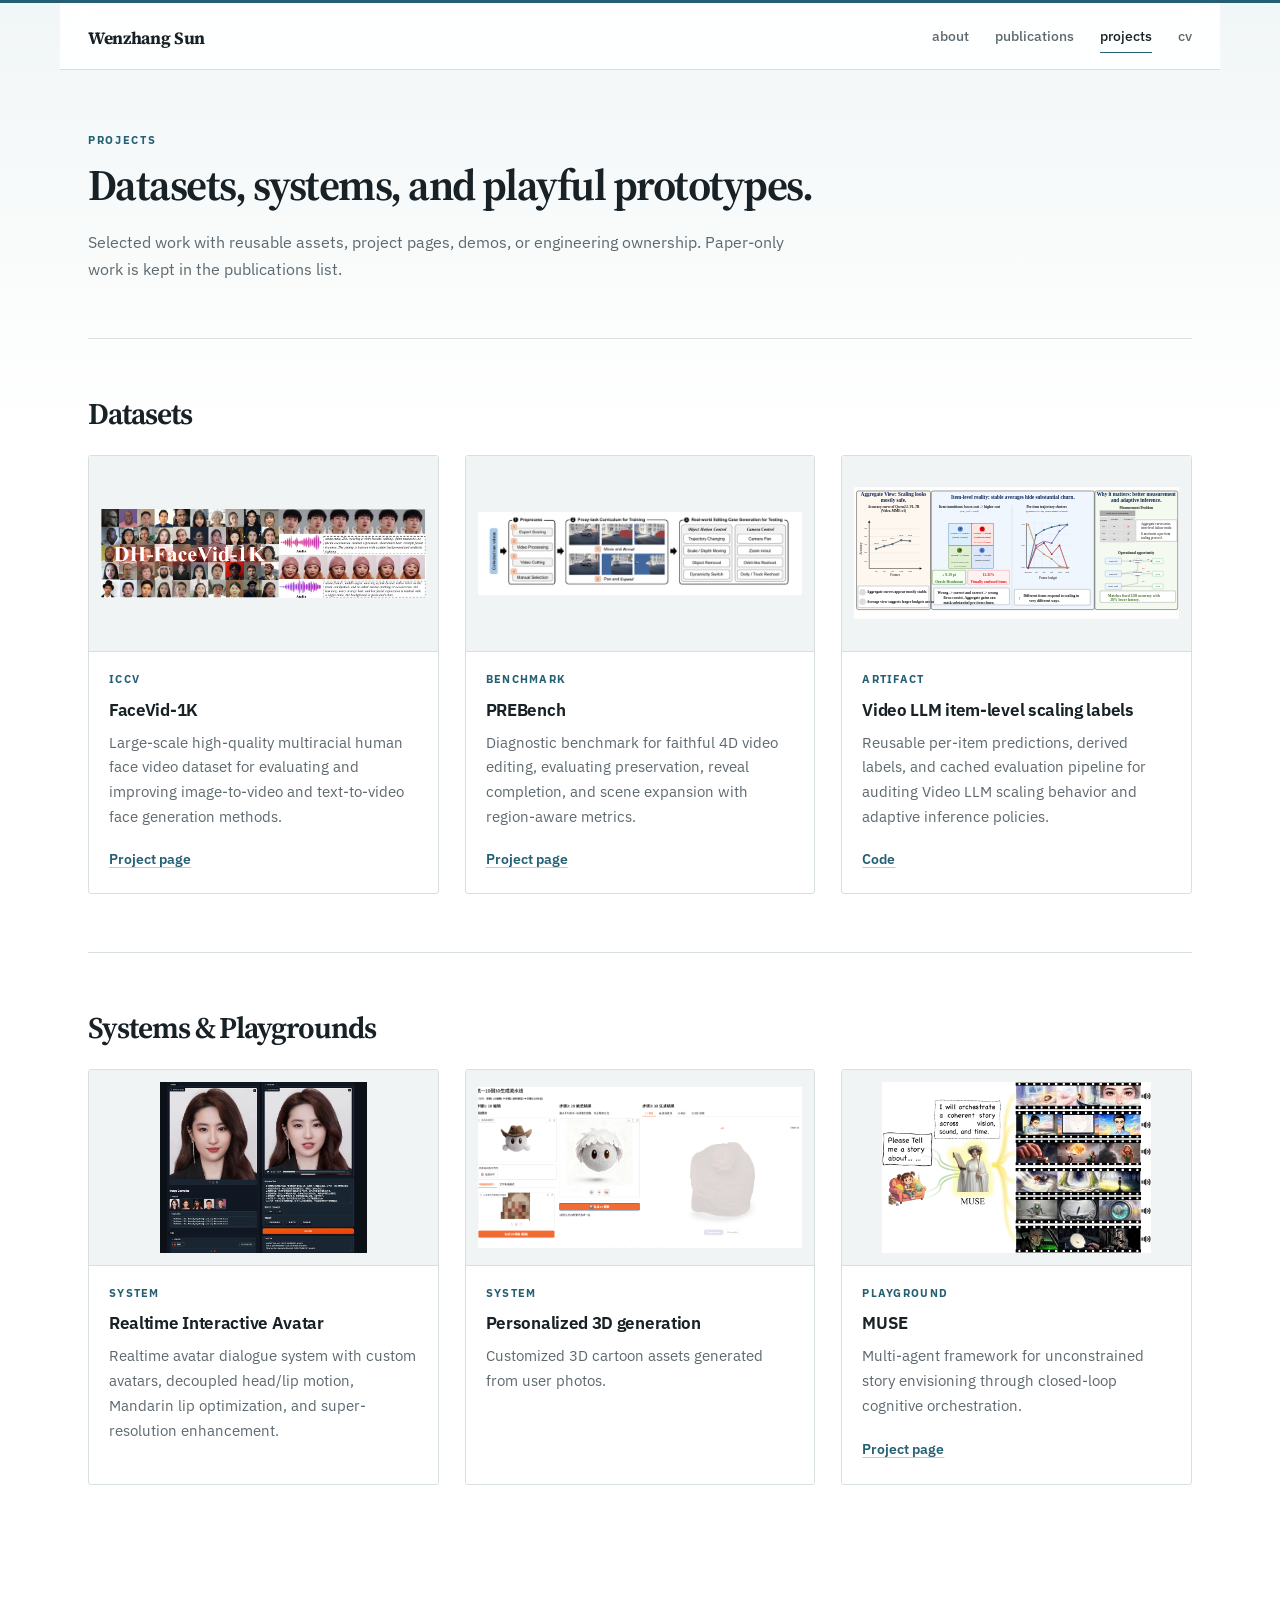
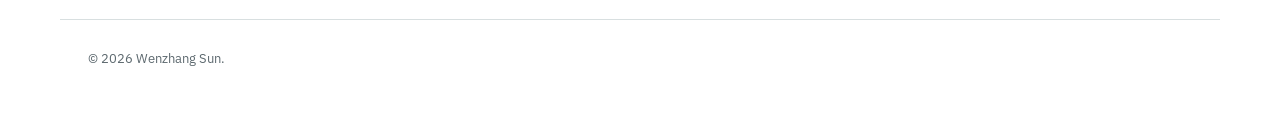
==== commit b580d656: "Remove A-share market radar project" ====
--- a/projects/index.html
+++ b/projects/index.html
@@ -41,7 +41,6 @@
           <article class="project"><img class="project-image" src="../assets/img/projects/realtime-interactive-avatar.png" alt="Realtime interactive avatar interface" /><div class="project-copy"><span>System</span><h3>Realtime Interactive Avatar</h3><p>Realtime avatar dialogue system with custom avatars, decoupled head/lip motion, Mandarin lip optimization, and super-resolution enhancement.</p></div></article>
           <article class="project"><img class="project-image" src="../assets/img/projects/personalized-3d-generation.png" alt="Personalized 3D generation pipeline" /><div class="project-copy"><span>System</span><h3>Personalized 3D generation</h3><p>Customized 3D cartoon assets generated from user photos.</p></div></article>
           <article class="project"><img class="project-image" src="../assets/img/projects/muse.png" alt="MUSE framework overview" /><div class="project-copy"><span>Playground</span><h3>MUSE</h3><p>Multi-agent framework for unconstrained story envisioning through closed-loop cognitive orchestration.</p><a href="https://sunwenzhang1996.github.io/MUSE/">Project page</a></div></article>
-          <article class="project"><img class="project-image" src="../assets/img/projects/a-share-market-radar.svg" alt="A-share multi-agent market radar dashboard" /><div class="project-copy"><span>Playground</span><h3>A-Share Multi-Agent Market Radar</h3><p>i dont want to be jiucai anymore.</p></div></article>
         </div>
       </section>
     </main>
--- a/assets/css/main.css
+++ b/assets/css/main.css
@@ -577,49 +577,129 @@
 
 .paper {
   display: grid;
-  grid-template-columns: 210px minmax(0, 1fr) auto;
-  column-gap: 26px;
-  row-gap: 6px;
-  align-items: start;
-  padding: 19px 0 20px;
+  grid-template-columns: 264px minmax(0, 1fr);
+  grid-template-areas: "figure copy";
+  gap: 28px;
+  align-items: center;
+  height: 188px;
+  padding: 17px 0;
   border-top: 1px solid var(--line);
+  overflow: hidden;
 }
 
 .paper:first-child {
   border-top-color: var(--line-strong);
 }
 
+.paper-copy {
+  display: flex;
+  grid-area: copy;
+  min-width: 0;
+  height: 100%;
+  flex-direction: column;
+}
+
+.paper h3 {
+  display: -webkit-box;
+  margin: 0;
+  overflow: hidden;
+  font-family: "Source Serif 4", "Noto Serif SC", serif;
+  font-size: 1.08rem;
+  font-weight: 650;
+  line-height: 1.34;
+  -webkit-box-orient: vertical;
+  -webkit-line-clamp: 2;
+}
+
+.paper p {
+  display: -webkit-box;
+  margin: 9px 0 0;
+  overflow: hidden;
+  color: var(--muted);
+  font-size: 0.88rem;
+  line-height: 1.46;
+  -webkit-box-orient: vertical;
+  -webkit-line-clamp: 2;
+}
+
+.paper-meta {
+  display: flex;
+  align-items: flex-end;
+  justify-content: space-between;
+  gap: 18px;
+  margin-top: auto;
+  padding-top: 10px;
+}
+
 .paper .venue {
-  grid-row: 1 / 3;
-  grid-column: 1;
-  margin: 2px 0 0;
-}
-
-.paper h3 {
-  grid-column: 2;
-  font-family: "Source Serif 4", "Noto Serif SC", serif;
-  font-size: 1.04rem;
-  font-weight: 650;
-  line-height: 1.38;
-}
-
-.paper p {
-  grid-column: 2;
-  margin: 0;
-  color: var(--muted);
-  font-size: 0.9rem;
-  line-height: 1.52;
-}
-
-.paper > a,
+  max-width: min(68%, 520px);
+  margin: 0;
+  font-size: 0.64rem;
+  letter-spacing: 0.1em;
+  line-height: 1.35;
+}
+
+.oral-badge {
+  display: inline-flex;
+  align-items: center;
+  margin-left: 7px;
+  padding: 2px 7px;
+  border: 1px solid #b9d8c7;
+  border-radius: 999px;
+  background: #eaf5ee;
+  color: #28714f;
+  font-size: 0.56rem;
+  font-weight: 750;
+  letter-spacing: 0.1em;
+  line-height: 1.2;
+  vertical-align: 1px;
+  white-space: nowrap;
+}
+
 .paper-links {
-  grid-row: 1;
-  grid-column: 3;
-  align-self: start;
-  margin-top: 1px;
+  display: flex;
+  align-items: center;
+  gap: 14px;
+  flex: 0 0 auto;
+  margin: 0;
   font-size: 0.84rem;
   font-weight: 600;
   white-space: nowrap;
+}
+
+.paper-links a + a::before {
+  margin-right: 14px;
+  color: var(--line-strong);
+  content: "·";
+  pointer-events: none;
+}
+
+.paper-figure {
+  grid-area: figure;
+  width: 264px;
+  height: 149px;
+  margin: 0;
+  overflow: hidden;
+  border: 1px solid var(--line);
+  border-radius: 4px;
+  background: #f7f9f8;
+}
+
+.paper-teaser {
+  display: block;
+  width: 100%;
+  height: 100%;
+  padding: 6px;
+  object-fit: contain;
+  background: #ffffff;
+  cursor: zoom-in;
+  transition: transform 180ms ease, filter 180ms ease;
+}
+
+.paper-teaser:hover,
+.paper-teaser:focus-visible {
+  filter: saturate(1.04) contrast(1.02);
+  transform: scale(1.018);
 }
 
 .text-link {
@@ -797,8 +877,14 @@
   }
 
   .paper {
-    grid-template-columns: 170px minmax(0, 1fr) auto;
-    column-gap: 20px;
+    grid-template-columns: 238px minmax(0, 1fr);
+    gap: 22px;
+    height: 190px;
+  }
+
+  .paper-figure {
+    width: 238px;
+    height: 134px;
   }
 }
 
@@ -893,30 +979,39 @@
   }
 
   .paper {
-    grid-template-columns: minmax(0, 1fr) auto;
-    column-gap: 14px;
-    row-gap: 8px;
+    grid-template-columns: 1fr;
+    grid-template-areas:
+      "figure"
+      "copy";
+    gap: 16px;
+    height: auto;
+    padding: 20px 0 22px;
+    overflow: visible;
+  }
+
+  .paper-copy {
+    height: auto;
+  }
+
+  .paper h3,
+  .paper p {
+    display: block;
+    overflow: visible;
+  }
+
+  .paper-meta {
+    margin-top: 14px;
+    padding-top: 0;
   }
 
   .paper .venue {
-    grid-row: 1;
-    grid-column: 1;
-  }
-
-  .paper h3 {
-    grid-row: 2;
-    grid-column: 1 / -1;
-  }
-
-  .paper p {
-    grid-row: 3;
-    grid-column: 1 / -1;
-  }
-
-  .paper > a,
-  .paper-links {
-    grid-row: 1;
-    grid-column: 2;
+    max-width: 72%;
+  }
+
+  .paper-figure {
+    width: min(100%, 560px);
+    height: auto;
+    aspect-ratio: 16 / 9;
   }
 
   .cv-item {
@@ -960,33 +1055,17 @@
   }
 
   .paper {
-    grid-template-columns: 1fr;
-  }
-
-  .paper .venue,
-  .paper > a,
-  .paper-links,
-  .paper h3,
-  .paper p {
-    grid-column: 1;
+    gap: 14px;
+  }
+
+  .paper-meta {
+    align-items: flex-start;
+    flex-direction: column;
+    gap: 8px;
   }
 
   .paper .venue {
-    grid-row: 1;
-  }
-
-  .paper > a,
-  .paper-links {
-    grid-row: 2;
-    justify-self: start;
-  }
-
-  .paper h3 {
-    grid-row: 3;
-  }
-
-  .paper p {
-    grid-row: 4;
+    max-width: 100%;
   }
 }
 
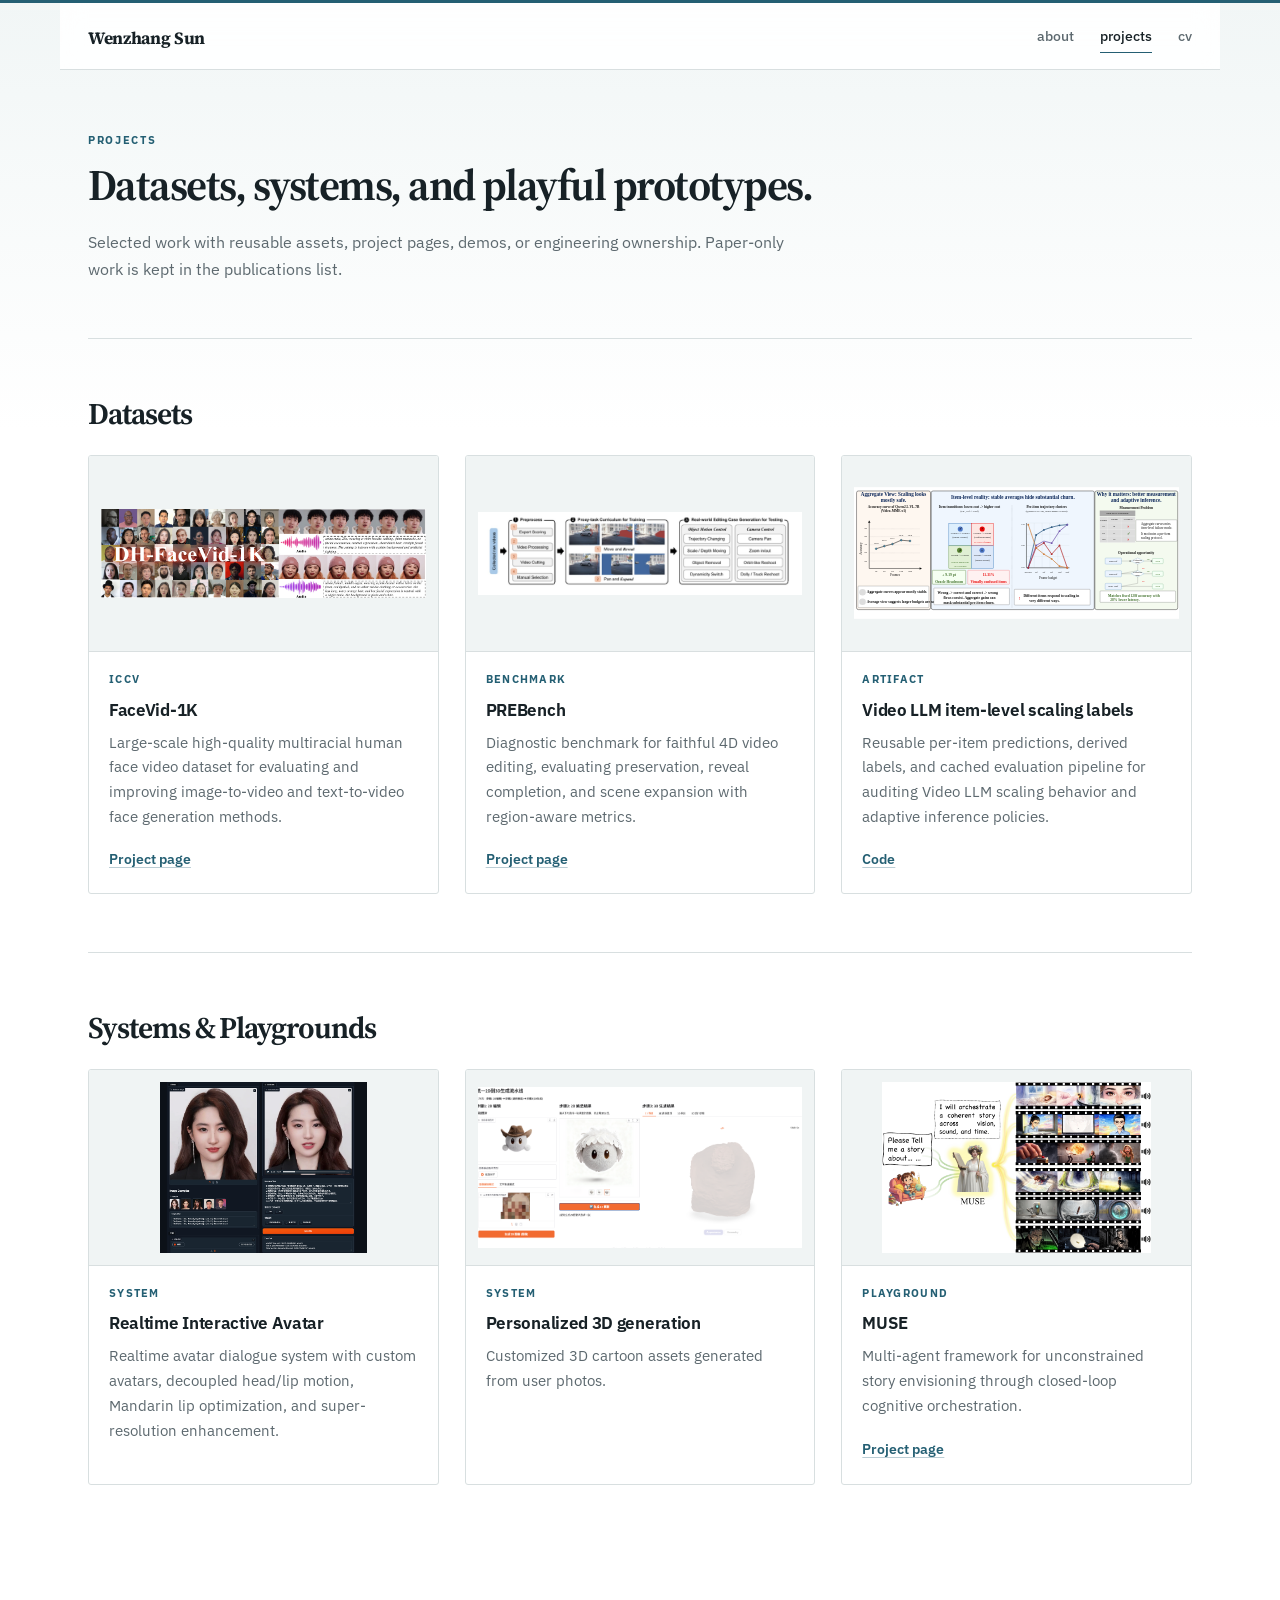
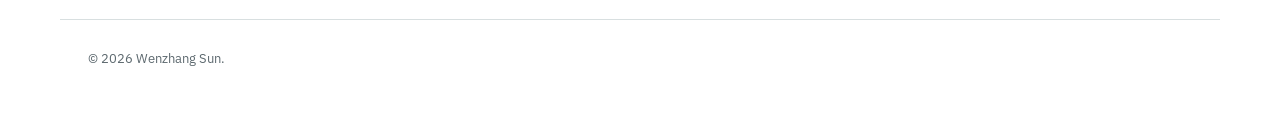
==== commit ef7dc65f: "Streamline homepage bio and integrate publications" ====
--- a/projects/index.html
+++ b/projects/index.html
@@ -7,14 +7,13 @@
     <link rel="preconnect" href="https://fonts.googleapis.com" />
     <link rel="preconnect" href="https://fonts.gstatic.com" crossorigin />
     <link href="https://fonts.googleapis.com/css2?family=IBM+Plex+Sans:ital,wght@0,400;0,500;0,600;0,700;1,400&family=Noto+Serif+SC:wght@600;700&family=Source+Serif+4:opsz,wght@8..60,600;8..60,700&display=swap" rel="stylesheet" />
-    <link rel="stylesheet" href="../assets/css/main.css?v=20260818-editorial" />
+    <link rel="stylesheet" href="../assets/css/main.css?v=20261117-home-publications" />
   </head>
   <body>
     <header class="site-header">
       <a class="brand" href="../index.html">Wenzhang Sun</a>
       <nav>
         <a href="../index.html">about</a>
-        <a href="../publications/index.html">publications</a>
         <a class="active" href="./index.html">projects</a>
         <a href="../pages/cv.html">cv</a>
       </nav>
--- a/assets/css/main.css
+++ b/assets/css/main.css
@@ -50,6 +50,12 @@
 a:hover {
   color: var(--accent-dark);
   text-decoration-color: currentColor;
+}
+
+a:focus-visible,
+.news-panel:focus-visible {
+  outline: 2px solid var(--accent);
+  outline-offset: 5px;
 }
 
 .site-header {
@@ -154,6 +160,7 @@
 
 .profile-links {
   display: flex;
+  margin-top: 24px;
   flex-wrap: wrap;
   justify-content: flex-start;
   gap: 8px 18px;
@@ -285,6 +292,26 @@
   margin-bottom: 30px;
 }
 
+.publications-section {
+  scroll-margin-top: 110px;
+}
+
+.publications-section .section-title > p:not(.kicker) {
+  margin: 14px 0 0;
+  color: var(--muted);
+  font-size: 0.92rem;
+}
+
+.publication-year + .publication-year {
+  margin-top: 40px;
+}
+
+.publication-year > h3 {
+  color: var(--accent-dark);
+  font-family: "Source Serif 4", "Noto Serif SC", serif;
+  font-size: 1.35rem;
+}
+
 .direction-grid,
 .project-grid {
   display: grid;
@@ -342,6 +369,10 @@
   gap: 64px;
 }
 
+.home-news {
+  min-width: 0;
+}
+
 .news-panel {
   height: 258px;
   overflow-y: auto;
@@ -417,6 +448,15 @@
   margin-bottom: 0;
 }
 
+.service-section h2 {
+  font-size: 1.4rem;
+}
+
+.service-section .kicker {
+  margin-bottom: 6px;
+  font-size: 0.62rem;
+}
+
 .service-card {
   display: grid;
   grid-template-columns: repeat(2, minmax(0, 1fr));
@@ -425,24 +465,53 @@
 }
 
 .service-item {
-  padding: 18px 20px;
+  padding: 14px 18px;
 }
 
 .service-item + .service-item {
   border-left: 1px solid var(--line);
 }
 
-.service-item p {
-  margin: 0;
-}
-
-.service-label {
-  margin-bottom: 6px !important;
-  color: var(--accent);
-  font-size: 0.68rem;
-  font-weight: 700;
-  letter-spacing: 0.12em;
+.review-label {
+  margin-bottom: 8px;
+  color: var(--muted);
+  font-size: 0.65rem;
+  font-weight: 600;
+  letter-spacing: 0.07em;
   text-transform: uppercase;
+}
+
+.review-venues {
+  display: flex;
+  flex-wrap: wrap;
+  gap: 4px 8px;
+  margin: 0;
+  padding: 0;
+  list-style: none;
+}
+
+.review-venues li {
+  color: var(--accent-dark);
+  font-size: 0.82rem;
+  font-weight: 600;
+  line-height: 1.5;
+}
+
+.review-venues li:not(:last-child)::after {
+  content: "·";
+  margin-left: 8px;
+  color: var(--muted);
+}
+
+.review-journal {
+  margin: 0;
+  font-size: 0.84rem;
+  line-height: 1.55;
+}
+
+.review-journal span {
+  color: var(--muted);
+  white-space: nowrap;
 }
 
 .project-grid {
@@ -599,7 +668,8 @@
   flex-direction: column;
 }
 
-.paper h3 {
+.paper h3,
+.paper h4 {
   display: -webkit-box;
   margin: 0;
   overflow: hidden;
@@ -915,13 +985,13 @@
   .portrait-card {
     display: grid;
     grid-template-columns: 132px minmax(0, 1fr);
-    grid-template-rows: auto auto;
+    grid-template-rows: auto;
     gap: 10px 22px;
     max-width: 430px;
   }
 
   .portrait-image {
-    grid-row: 1 / 3;
+    grid-row: 1;
     width: 132px;
     box-shadow: 7px 7px 0 var(--accent-soft);
   }
@@ -932,7 +1002,8 @@
   }
 
   .profile-links {
-    align-self: start;
+    align-self: center;
+    margin-top: 0;
   }
 
   .hero-copy {
@@ -970,7 +1041,7 @@
   }
 
   .service-section {
-    gap: 24px;
+    gap: 20px;
   }
 
   .service-item + .service-item {
@@ -994,6 +1065,7 @@
   }
 
   .paper h3,
+  .paper h4,
   .paper p {
     display: block;
     overflow: visible;
